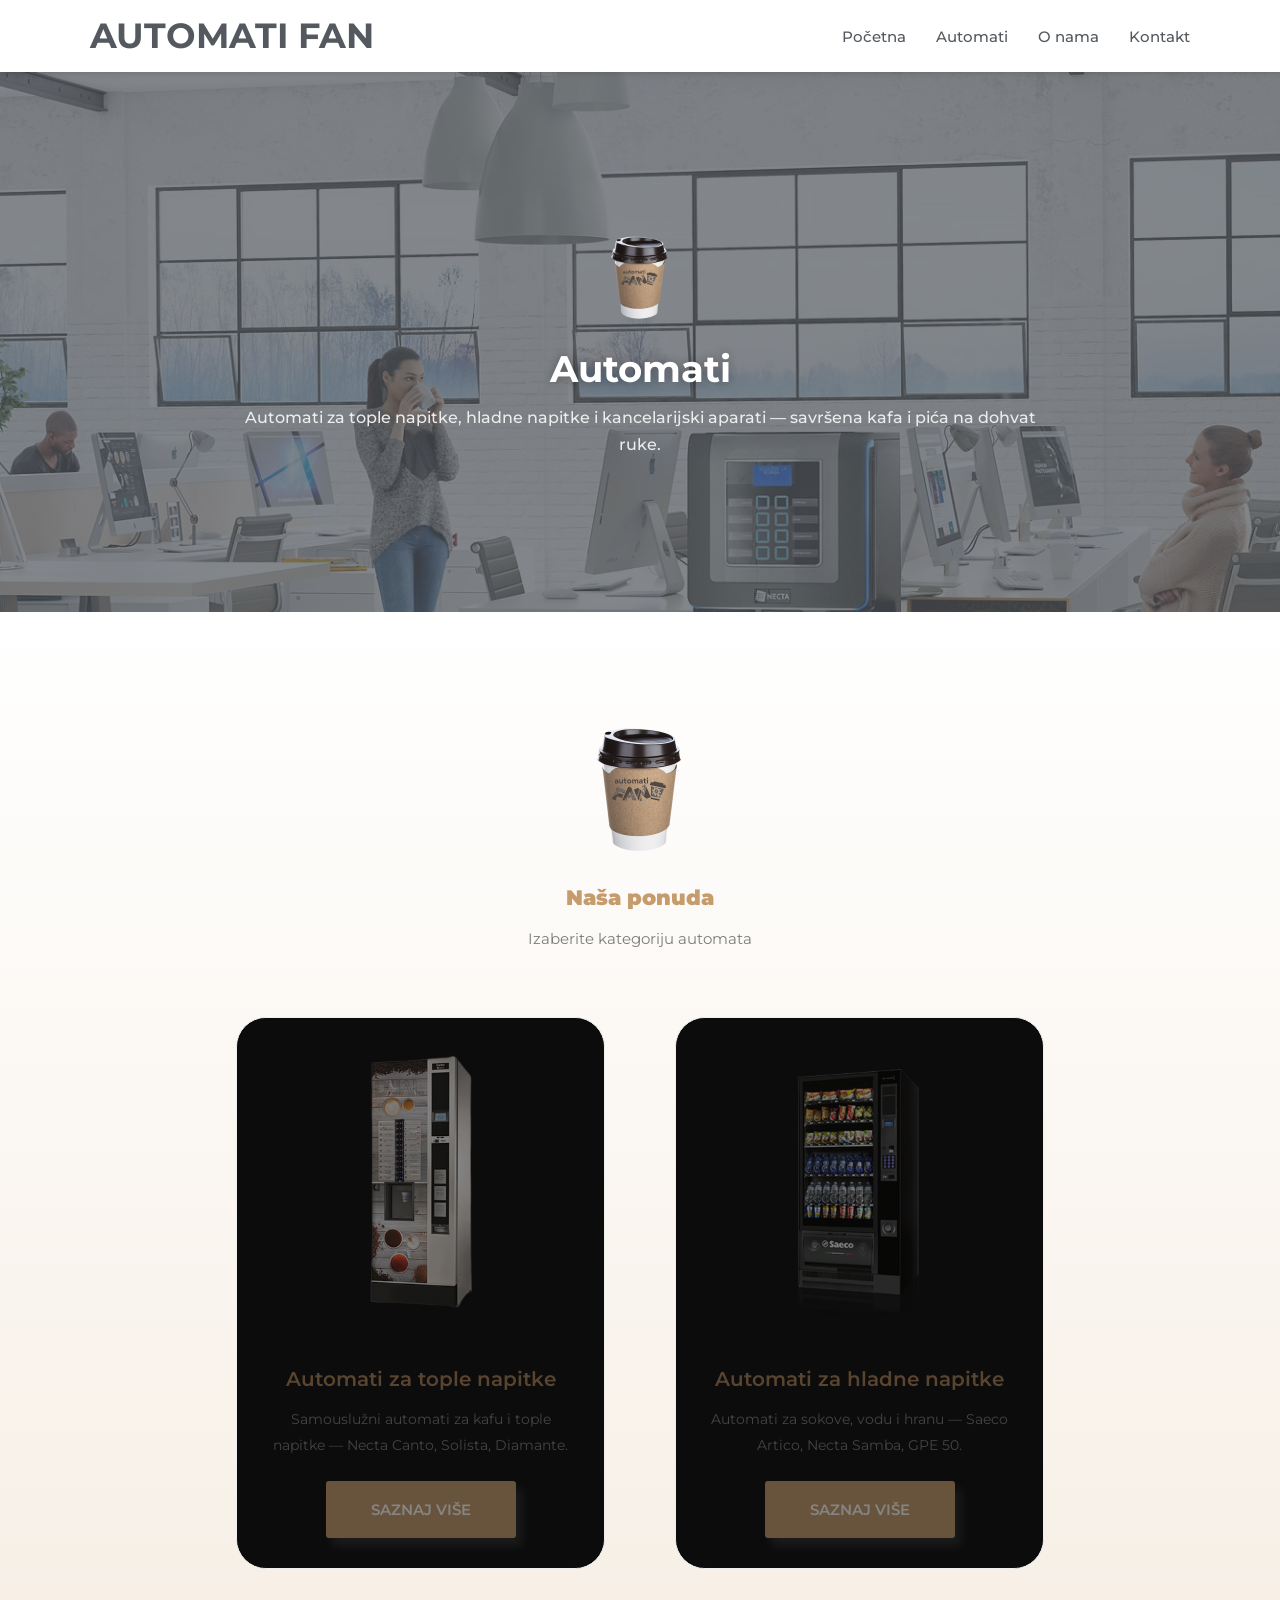
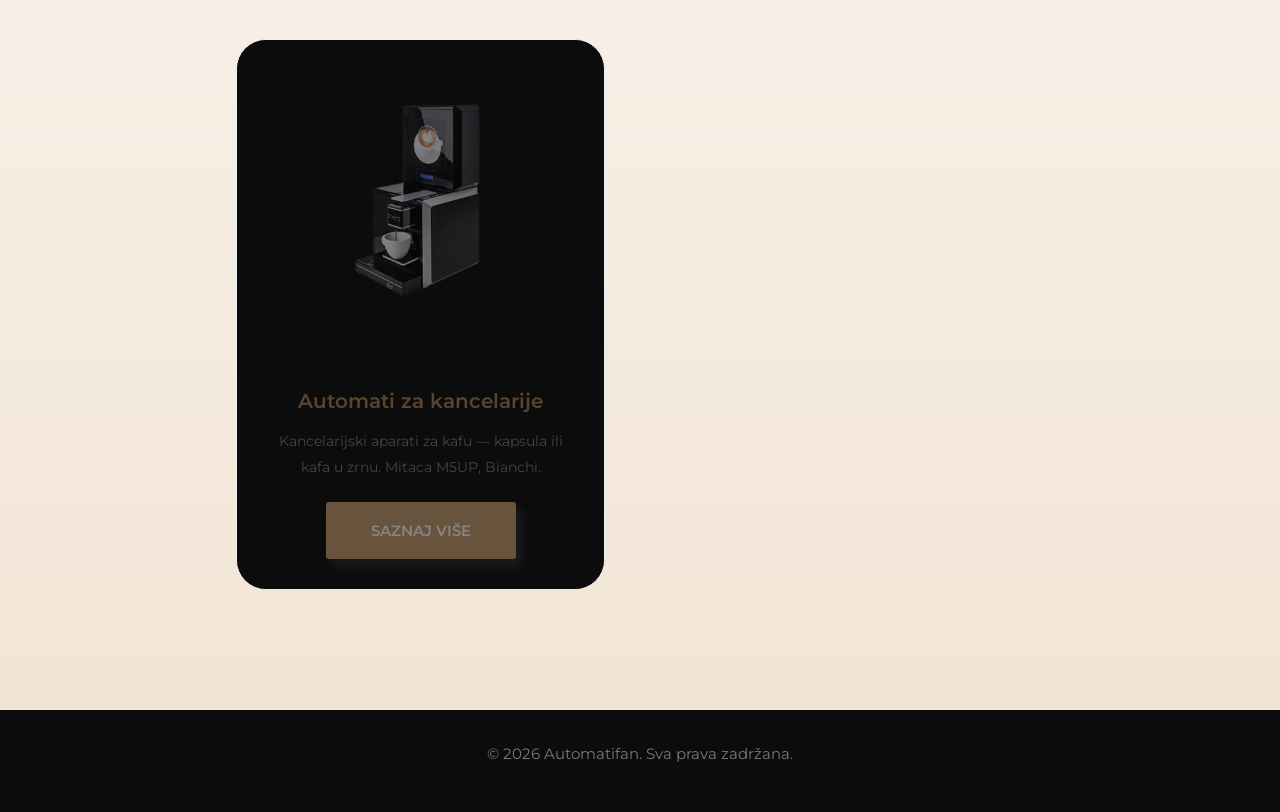
==== automati.html @ 234ad7c1 "Fix Automati page" ====
<!DOCTYPE html>
<html lang="sr">
<head>
    <meta charset="UTF-8">
    <meta name="viewport" content="width=device-width, initial-scale=1.0">
    
    <!-- Primary Meta Tags -->
    <title>Automati | Automatifan - Automati za kafu, tople i hladne napitke, kancelarije</title>
    <meta name="title" content="Automati | Automatifan - Vending aparati">
    <meta name="description" content="Pregled automata Automatifan: automati za tople napitke, automati za hladne napitke, kancelarijski aparati za kafu. Necta, Saeco, Mitaca. Servis i iznajmljivanje.">
    <meta name="keywords" content="automati, vending aparati, automati za kafu, tople napitke, hladne napitke, kancelarijski automati, Necta, Saeco, Mitaca">
    <meta name="robots" content="index, follow">
    <link rel="canonical" href="https://automatifan.rs/automati.html">
    
    <!-- Open Graph / Facebook -->
    <meta property="og:type" content="website">
    <meta property="og:url" content="https://automatifan.rs/automati.html">
    <meta property="og:title" content="Automati | Automatifan">
    <meta property="og:description" content="Automati za tople i hladne napitke, kancelarijski aparati. Necta, Saeco, Mitaca.">
    <meta property="og:image" content="https://automatifan.rs/images/automati-fan-kancelarijski-aparati.jpg">
    
    <!-- Twitter -->
    <meta property="twitter:card" content="summary_large_image">
    <meta property="twitter:url" content="https://automatifan.rs/automati.html">
    <meta property="twitter:title" content="Automati | Automatifan">
    <meta property="twitter:description" content="Automati za tople i hladne napitke, kancelarijski aparati.">
    <meta property="twitter:image" content="https://automatifan.rs/images/automati-fan-kancelarijski-aparati.jpg">
    
    <!-- Google Fonts -->
    <link rel="preconnect" href="https://fonts.googleapis.com">
    <link rel="preconnect" href="https://fonts.gstatic.com" crossorigin>
    <link href="https://fonts.googleapis.com/css2?family=Montserrat:wght@400;500;600;700;900&display=swap" rel="stylesheet">
    
    <!-- Stylesheet -->
    <link rel="stylesheet" href="css/style.css">
</head>
<body>
    <!-- Header -->
    <header class="site-header">
        <div class="header-container">
            <div class="site-logo">
                <a href="index.html">
                    <h1 class="site-title">AUTOMATI FAN</h1>
                </a>
            </div>
            <nav class="main-navigation">
                <button class="mobile-menu-toggle" aria-label="Toggle menu">☰</button>
                <ul class="nav-menu">
                    <li><a href="index.html">Početna</a></li>
                    <li class="has-submenu">
                        <a href="automati.html">Automati</a>
                        <ul class="submenu">
                            <li><a href="tople-napitke.html">Automati za tople napitke</a></li>
                            <li><a href="hladne-napitke.html">Automati za hladne napitke</a></li>
                            <li><a href="kancelarije.html">Automati za kancelarije</a></li>
                        </ul>
                    </li>
                    <li><a href="o-nama.html">O nama</a></li>
                    <li><a href="contact.html">Kontakt</a></li>
                </ul>
            </nav>
        </div>
    </header>

    <!-- Hero Section -->
    <section class="hero-section" style="background-image: url('images/automati-fan-kancelarijski-aparati.jpg');">
        <div class="hero-overlay" style="background-color: rgba(84, 89, 95, 0.72);"></div>
        <div class="hero-content" style="text-align: center;">
            <img src="images/automati-fan-kafa.png" alt="Automati FAN" style="width: 12%; max-width: 100px; margin-bottom: 1rem;">
            <h1 style="font-size: 2.9vw; font-weight: 700; color: #ffffff; margin-bottom: 1rem;">Automati</h1>
            <p style="color: #ededed; font-size: 16px; max-width: 800px; margin: 0 auto;">Automati za tople napitke, hladne napitke i kancelarijski aparati — savršena kafa i pića na dohvat ruke.</p>
        </div>
    </section>

    <!-- Categories Section -->
    <section class="content-section" style="background: linear-gradient(180deg, #ffffff 0%, rgba(181,113,30,0.19) 100%); padding: 100px 0;">
        <div class="container" style="max-width: 888px;">
            <div style="text-align: center; margin-bottom: 3rem;">
                <img src="images/automati-fan-kafa.png" alt="Automati FAN" style="width: 20%; max-width: 150px; margin-bottom: 1rem;">
                <h2 style="color: #c69c6d; font-size: 1.4em; margin-bottom: 1rem;">Naša ponuda</h2>
                <p style="font-family: 'Montserrat', sans-serif; color: #7c7c7c;">Izaberite kategoriju automata</p>
            </div>

            <div style="display: grid; grid-template-columns: repeat(auto-fit, minmax(280px, 1fr)); gap: 2rem; margin-top: 2rem;">
                
                <!-- Tople napitke -->
                <div class="product-card" style="border: 1px solid #eeeeee; border-radius: 30px; padding: 30px; transition: box-shadow 0.3s;">
                    <div style="text-align: center; margin-bottom: 1.5rem;">
                        <img src="images/automat-za-kafu-canto.png" alt="Automati za tople napitke" style="max-width: 80%; height: auto;">
                    </div>
                    <h3 style="text-align: center; color: #a67c52; font-size: 20px; margin-bottom: 1rem;">Automati za tople napitke</h3>
                    <p style="text-align: center; color: #7c7c7c; font-size: 14px; line-height: 26px; margin-bottom: 1.5rem;">Samouslužni automati za kafu i tople napitke — Necta Canto, Solista, Diamante.</p>
                    <div style="text-align: center;">
                        <a href="tople-napitke.html" class="btn">Saznaj više</a>
                    </div>
                </div>

                <!-- Hladne napitke -->
                <div class="product-card" style="border: 1px solid #eeeeee; border-radius: 30px; padding: 30px; transition: box-shadow 0.3s;">
                    <div style="text-align: center; margin-bottom: 1.5rem;">
                        <img src="images/automat-za-pice-artico.png" alt="Automati za hladne napitke" style="max-width: 80%; height: auto;">
                    </div>
                    <h3 style="text-align: center; color: #a67c52; font-size: 20px; margin-bottom: 1rem;">Automati za hladne napitke</h3>
                    <p style="text-align: center; color: #7c7c7c; font-size: 14px; line-height: 26px; margin-bottom: 1.5rem;">Automati za sokove, vodu i hranu — Saeco Artico, Necta Samba, GPE 50.</p>
                    <div style="text-align: center;">
                        <a href="hladne-napitke.html" class="btn">Saznaj više</a>
                    </div>
                </div>

                <!-- Kancelarije -->
                <div class="product-card" style="border: 1px solid #eeeeee; border-radius: 30px; padding: 30px; transition: box-shadow 0.3s;">
                    <div style="text-align: center; margin-bottom: 1.5rem;">
                        <img src="images/kancelarijski-automat-za-kafu-mitaca.png" alt="Automati za kancelarije" style="max-width: 80%; height: auto;">
                    </div>
                    <h3 style="text-align: center; color: #a67c52; font-size: 20px; margin-bottom: 1rem;">Automati za kancelarije</h3>
                    <p style="text-align: center; color: #7c7c7c; font-size: 14px; line-height: 26px; margin-bottom: 1.5rem;">Kancelarijski aparati za kafu — kapsula ili kafa u zrnu. Mitaca M5UP, Bianchi.</p>
                    <div style="text-align: center;">
                        <a href="kancelarije.html" class="btn">Saznaj više</a>
                    </div>
                </div>

            </div>
        </div>
    </section>

    <!-- Footer -->
    <footer class="site-footer">
        <div class="footer-content">
            <p>&copy; 2026 Automatifan. Sva prava zadržana.</p>
        </div>
    </footer>

    <!-- JavaScript -->
    <script src="js/main.js"></script>
</body>
</html>
---- css/style.css ----
/* ============================================
   Automatifan.rs - Main Stylesheet
   Converted from WordPress/Astra Theme
   ============================================ */

/* CSS Variables - Design System */
:root {
  /* Colors */
  --color-primary: #c69c6d;
  --color-primary-hover: #939393;
  --color-dark-blue: #000d44;
  --color-dark-bg: #0c0c0c;
  --color-dark-bg-alt: #26100b;
  --color-text-primary: #54595f;
  --color-text-secondary: #7a7a7a;
  --color-text-light: #ededed;
  --color-white: #ffffff;
  --color-bg-light: #ffffff;
  --color-bg-gradient-start: #ffffff;
  --color-bg-gradient-end: #dddddd;
  
  /* Typography */
  --font-primary: 'Montserrat', sans-serif;
  --font-size-base: 15px;
  --font-size-site-title: 35px;
  --font-size-h1: 40px;
  --font-size-h2: 30px;
  --font-size-h3: 25px;
  --font-size-h4: 20px;
  --font-size-h5: 18px;
  --line-height-base: 1.8em;
  
  /* Spacing */
  --spacing-section: 100px;
  --spacing-section-small: 50px;
  --container-max-width: 1140px;
  --container-padding: 20px;
  
  /* Shadows */
  --shadow-button: 6px 8px 10px rgba(122, 122, 122, 0.28);
  
  /* Transitions */
  --transition-base: 0.3s ease;
}

/* Reset & Base Styles */
* {
  margin: 0;
  padding: 0;
  box-sizing: border-box;
}

html {
  font-size: 93.75%; /* 15px base */
  scroll-behavior: smooth;
}

body {
  font-family: var(--font-primary);
  font-size: var(--font-size-base);
  font-weight: 400;
  line-height: var(--line-height-base);
  color: var(--color-text-primary);
  background-color: var(--color-bg-light);
  -webkit-font-smoothing: antialiased;
  -moz-osx-font-smoothing: grayscale;
}

/* Typography */
h1, h2, h3, h4, h5, h6 {
  font-family: var(--font-primary);
  font-weight: 700;
  line-height: 1.2em;
  margin-bottom: 1rem;
  color: var(--color-text-primary);
}

h1 {
  font-size: var(--font-size-h1);
  font-weight: 900;
}

h2 {
  font-size: var(--font-size-h2);
  font-weight: 900;
}

h3 {
  font-size: var(--font-size-h3);
  font-weight: 600;
}

h4 {
  font-size: var(--font-size-h4);
}

h5 {
  font-size: var(--font-size-h5);
}

p {
  margin-bottom: 1rem;
  color: var(--color-text-secondary);
}

a {
  color: var(--color-primary);
  text-decoration: none;
  transition: color var(--transition-base);
}

a:hover,
a:focus {
  color: var(--color-text-primary);
}

/* Container */
.container {
  max-width: var(--container-max-width);
  margin: 0 auto;
  padding: 0 var(--container-padding);
}

/* Buttons */
.btn {
  display: inline-block;
  font-family: var(--font-primary);
  font-size: var(--font-size-base);
  font-weight: 600;
  text-transform: uppercase;
  color: var(--color-white);
  background-color: var(--color-primary);
  border: none;
  border-radius: 3px;
  padding: 15px 45px;
  box-shadow: var(--shadow-button);
  cursor: pointer;
  transition: background-color var(--transition-base);
  text-align: center;
}

.btn:hover,
.btn:focus {
  background-color: var(--color-primary-hover);
  color: var(--color-white);
}

.btn:disabled {
  opacity: 0.6;
  cursor: not-allowed;
}

/* Header */
.site-header {
  background-color: var(--color-white);
  box-shadow: 0 2px 4px rgba(0, 0, 0, 0.1);
  position: sticky;
  top: 0;
  z-index: 1000;
}

.header-container {
  display: flex;
  justify-content: space-between;
  align-items: center;
  padding: 1rem var(--container-padding);
  max-width: var(--container-max-width);
  margin: 0 auto;
}

.site-logo img {
  max-width: 130px;
  height: auto;
}

.site-title {
  font-size: var(--font-size-site-title);
  font-weight: 700;
  color: var(--color-text-primary);
  margin: 0;
}

/* Navigation */
.main-navigation {
  display: flex;
  align-items: center;
}

.nav-menu {
  display: flex;
  list-style: none;
  gap: 2rem;
  margin: 0;
  padding: 0;
}

.nav-menu a {
  color: var(--color-text-primary);
  font-weight: 500;
  padding: 0.5rem 0;
}

.nav-menu a:hover {
  color: var(--color-primary);
}

.nav-menu .has-submenu {
  position: relative;
}

.nav-menu .submenu {
  display: none;
  position: absolute;
  top: 100%;
  left: 0;
  background-color: var(--color-white);
  box-shadow: 0 4px 6px rgba(0, 0, 0, 0.1);
  list-style: none;
  padding: 0.5rem 0;
  margin: 0;
  min-width: 200px;
  z-index: 1000;
}

.nav-menu .has-submenu:hover .submenu {
  display: block;
}

.nav-menu .submenu li {
  margin: 0;
}

.nav-menu .submenu a {
  display: block;
  padding: 0.75rem 1.5rem;
  color: var(--color-text-primary);
}

.nav-menu .submenu a:hover {
  background-color: #f5f5f5;
  color: var(--color-primary);
}

.mobile-menu-toggle {
  display: none;
  background: none;
  border: none;
  font-size: 1.5rem;
  cursor: pointer;
  color: var(--color-text-primary);
}

/* Hero Section */
.hero-section {
  position: relative;
  min-height: 60vh;
  max-height: 600px;
  display: flex;
  align-items: center;
  justify-content: center;
  background-size: cover;
  background-position: center;
  background-attachment: fixed;
  overflow: hidden;
}

.hero-overlay {
  position: absolute;
  top: 0;
  left: 0;
  right: 0;
  bottom: 0;
}

.hero-content {
  position: relative;
  z-index: 2;
  text-align: left;
  color: var(--color-white);
  padding: 0 var(--container-padding);
  max-width: var(--container-max-width);
  margin: 0 auto;
  width: 100%;
}

.hero-content h1 {
  color: var(--color-white);
  font-size: 3.7vw;
  font-weight: 700;
  line-height: 1.1em;
  text-shadow: 0px 0px 10px rgba(0, 0, 0, 0.3);
  margin-bottom: 0.5rem;
}

.hero-content h2 {
  color: var(--color-white);
  font-size: 2.9vw;
  font-weight: 700;
  line-height: 1.1em;
  margin-bottom: 1rem;
}

.hero-content p {
  color: var(--color-text-light);
  font-size: var(--font-size-base);
  font-weight: 500;
  margin-bottom: 2rem;
  max-width: 600px;
}

.hero-shape {
  position: absolute;
  bottom: 0;
  left: 0;
  width: 100%;
  height: 129px;
  fill: var(--color-bg-light);
  display: block;
  z-index: 1;
  pointer-events: none;
  line-height: 0;
}

.hero-shape path {
  width: 100%;
  height: 100%;
}

/* Content Sections */
.content-section {
  padding: var(--spacing-section) 0;
}

.section-title {
  font-size: var(--font-size-h1);
  font-weight: 900;
  color: var(--color-text-primary);
  margin-bottom: 1rem;
  text-transform: uppercase;
  font-size: 12px;
  color: var(--color-text-secondary);
  margin-bottom: 1.5rem;
}

.section-heading {
  font-size: var(--font-size-h1);
  font-weight: 900;
  color: var(--color-text-primary);
  margin-bottom: 1.5rem;
}

.divider {
  width: 33%;
  margin: 1.5rem 0;
  border: none;
  border-top: 2px solid rgba(0, 0, 0, 0.34);
  position: relative;
}

.divider::before,
.divider::after {
  content: '//';
  position: absolute;
  top: -10px;
  color: rgba(0, 0, 0, 0.34);
  font-size: 20px;
}

.divider::before {
  left: 0;
}

.divider::after {
  right: 0;
}

.divider.center {
  margin: 1.5rem auto;
}

/* Product Grid */
.product-grid {
  display: grid;
  grid-template-columns: repeat(auto-fit, minmax(300px, 1fr));
  gap: 2rem;
  margin-top: 2rem;
}

.product-card {
  background-color: var(--color-dark-bg);
  padding: 2rem;
  border-radius: 0;
  transition: background 0.3s, border 0.3s, border-radius 0.3s, box-shadow 0.3s;
  position: relative;
  overflow: hidden;
  margin: 20px;
}

.product-card::before {
  content: '';
  position: absolute;
  top: 0;
  left: 0;
  right: 0;
  bottom: 0;
  background-color: var(--color-dark-bg);
  opacity: 0.5;
  transition: background 0.3s, border-radius 0.3s, opacity 0.3s;
}

.product-card:hover::before {
  background-color: rgba(110, 193, 228, 0.36);
  opacity: 0.5;
}

.product-card-content {
  position: relative;
  z-index: 2;
}

/* Product Feature Cards (Homepage) */
.product-feature-card {
  background-color: #ffffff;
  border: 1px solid #eeeeee;
  border-radius: 30px;
  padding: 30px;
  transition: box-shadow var(--transition-base);
  height: 100%;
  display: flex;
  flex-direction: column;
}

.product-feature-card:hover {
  box-shadow: 0px 0px 80px 20px rgba(16, 45, 94, 0.17);
}

.product-card img {
  width: 65%;
  height: auto;
  margin-bottom: 1.5rem;
}

.product-card h3 {
  color: var(--color-white);
  text-align: center;
  margin-bottom: 1rem;
}

.product-card p {
  color: var(--color-text-light);
  text-align: left;
}

/* Contact Cards */
.contact-cards {
  display: grid;
  grid-template-columns: repeat(auto-fit, minmax(220px, 1fr));
  gap: 0;
  background: linear-gradient(180deg, var(--color-bg-gradient-start) 0%, var(--color-bg-gradient-end) 100%);
  padding: 60px 0;
}

.contact-card {
  padding: 70px 40px;
  text-align: center;
  border-right: 1px solid rgba(84, 89, 95, 0.25);
}

.contact-card:last-child {
  border-right: none;
}

.contact-icon {
  font-size: 32px;
  color: var(--color-primary);
  margin-bottom: 1rem;
}

.contact-icon-social {
  display: flex;
  align-items: center;
  justify-content: center;
  gap: 1.25rem;
  margin-bottom: 1rem;
}

.contact-icon-social a {
  display: inline-block;
  transition: transform 0.2s, opacity 0.2s;
}

.contact-icon-social a:hover {
  transform: scale(1.1);
  opacity: 0.85;
}

.contact-icon-social img {
  display: block;
  width: 40px;
  height: 40px;
}

.contact-icon-social a:hover img {
  opacity: 0.75;
}

/* Contact card labels - high visibility (dark color on light background) */
.contact-cards .contact-card h3,
.contact-cards .contact-card .contact-card-label,
.contact-card-label,
.contact-card h3 {
  color: #000d44 !important;
  font-size: 1.25rem;
  font-weight: 700;
  text-transform: uppercase;
  letter-spacing: 1.5px;
  margin-bottom: 0.75rem;
}

.contact-card p {
  color: #2c2c2c;
  font-size: 1.1em;
  font-weight: 500;
  line-height: 1.6em;
}

.contact-card p a {
  color: var(--color-dark-blue);
  font-weight: 600;
  text-decoration: none;
  border-bottom: 1px solid transparent;
  transition: color 0.2s, border-color 0.2s;
}

.contact-card p a:hover {
  color: var(--color-primary);
  border-bottom-color: var(--color-primary);
}

.contact-social-links a {
  display: inline-block;
  margin: 0.25em 0;
}

/* Footer */
.site-footer {
  background-color: var(--color-dark-bg);
  color: var(--color-text-light);
  padding: 2rem 0;
  text-align: center;
}

.footer-content {
  max-width: var(--container-max-width);
  margin: 0 auto;
  padding: 0 var(--container-padding);
}

/* Utility Classes */
.text-center {
  text-align: center;
}

.text-left {
  text-align: left;
}

.mt-1 { margin-top: 1rem; }
.mt-2 { margin-top: 2rem; }
.mb-1 { margin-bottom: 1rem; }
.mb-2 { margin-bottom: 2rem; }

/* Responsive Design */
@media (max-width: 1024px) {
  .hero-content h1 {
    font-size: 41px;
  }
  
  .hero-content h2 {
    font-size: 41px;
  }
  
  .section-heading {
    font-size: 35px;
  }
  
  .contact-cards {
    grid-template-columns: 1fr;
  }
  
  .contact-card {
    border-right: none;
    border-bottom: 1px solid rgba(84, 89, 95, 0.25);
    padding: 40px;
  }
  
  .contact-card:last-child {
    border-bottom: none;
  }
}

@media (max-width: 767px) {
  .mobile-menu-toggle {
    display: block;
  }
  
  .nav-menu {
    display: none;
    position: absolute;
    top: 100%;
    left: 0;
    right: 0;
    background-color: var(--color-white);
    flex-direction: column;
    padding: 1rem;
    box-shadow: 0 4px 6px rgba(0, 0, 0, 0.1);
  }
  
  .nav-menu.active {
    display: flex;
  }
  
  .nav-menu .submenu {
    position: static;
    display: none;
    box-shadow: none;
    padding-left: 1rem;
  }
  
  .nav-menu .has-submenu:hover .submenu,
  .nav-menu.active .has-submenu .submenu {
    display: block;
  }
  
  .hero-section {
    min-height: 50vh;
    max-height: 500px;
    background-attachment: scroll;
  }
  
  .hero-content {
    text-align: left;
    padding: 2rem var(--container-padding);
  }
  
  .hero-content h1,
  .hero-content h2 {
    font-size: 2.2em;
  }
  
  .hero-content p {
    font-size: var(--font-size-base);
  }
  
  .btn {
    width: 100%;
    max-width: 100%;
  }
  
  .content-section {
    padding: 50px 0;
  }
  
  .section-heading {
    font-size: 2em;
  }
  
  .product-grid {
    grid-template-columns: 1fr;
    gap: 1rem;
  }
  
  .product-card {
    padding: 1.5rem;
  }
  
  .contact-card {
    padding: 30px 20px;
  }
  
  .container {
    padding: 0 20px;
  }
}
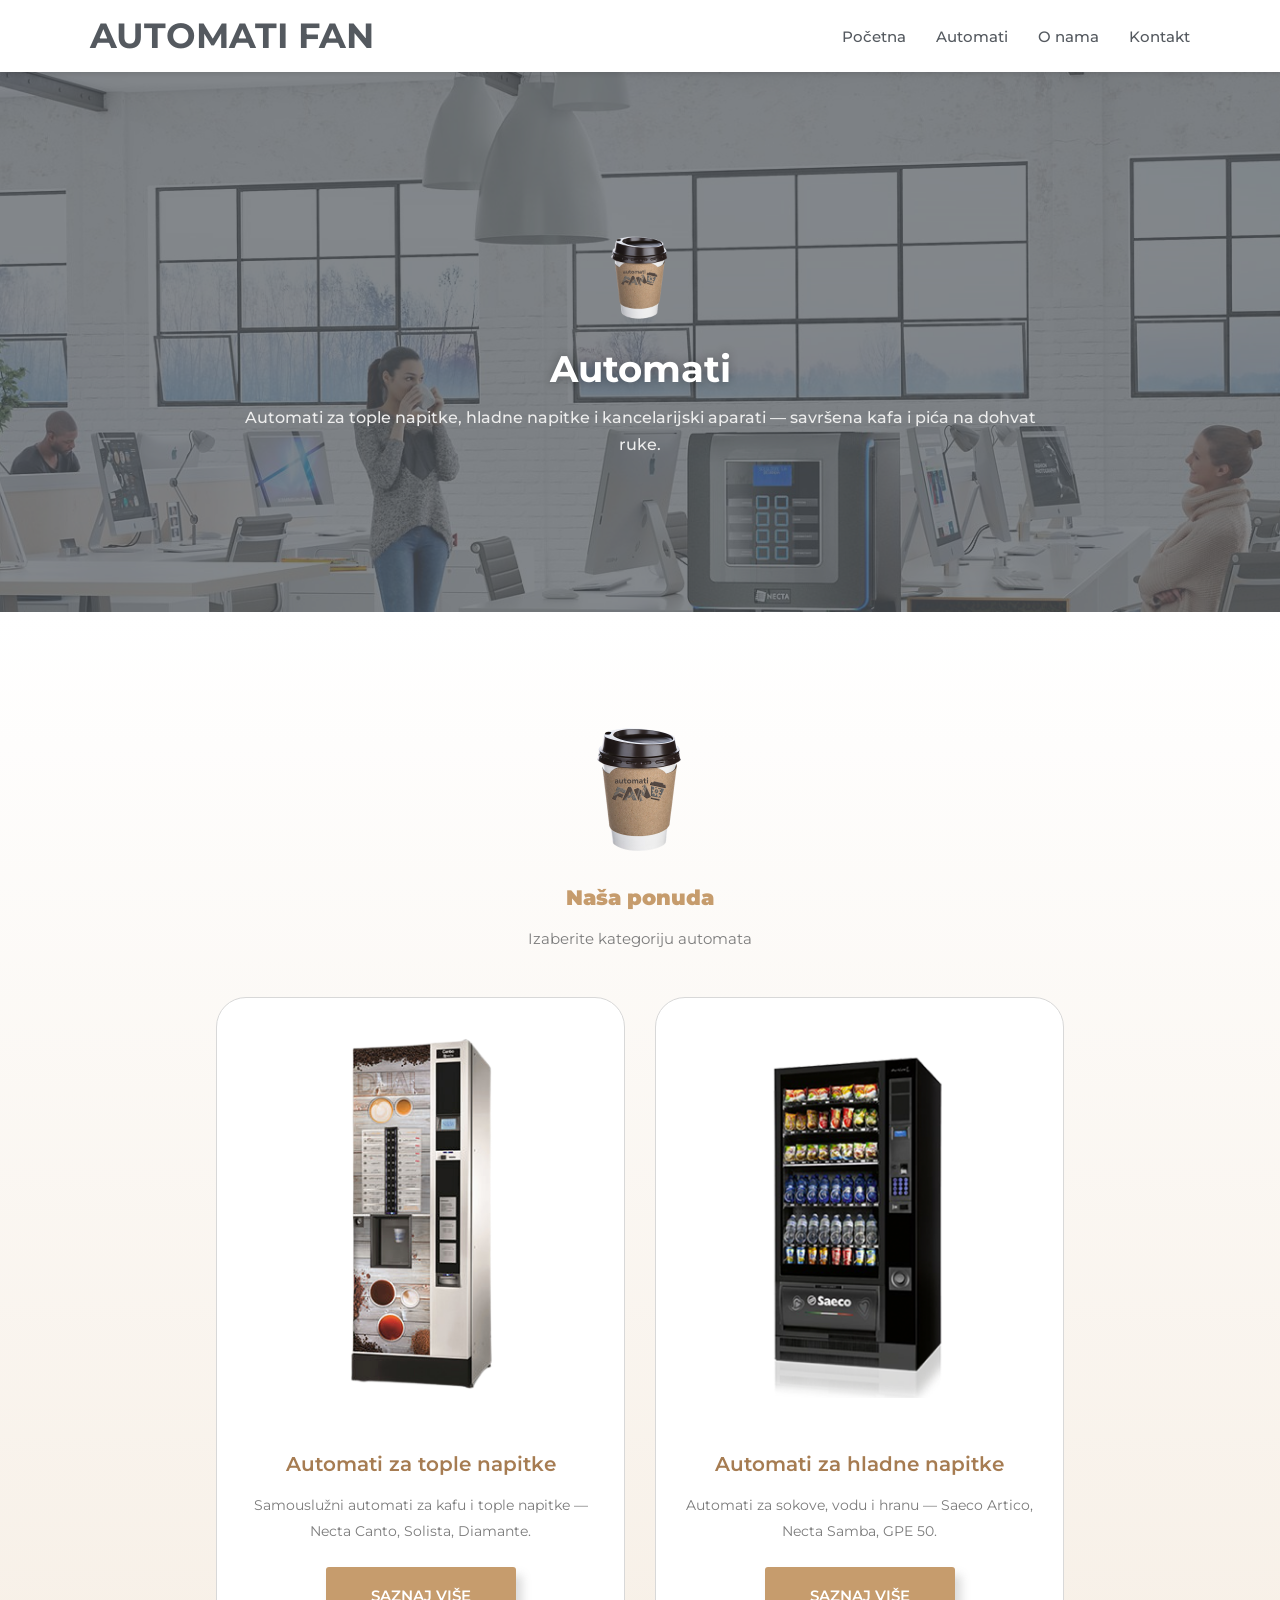
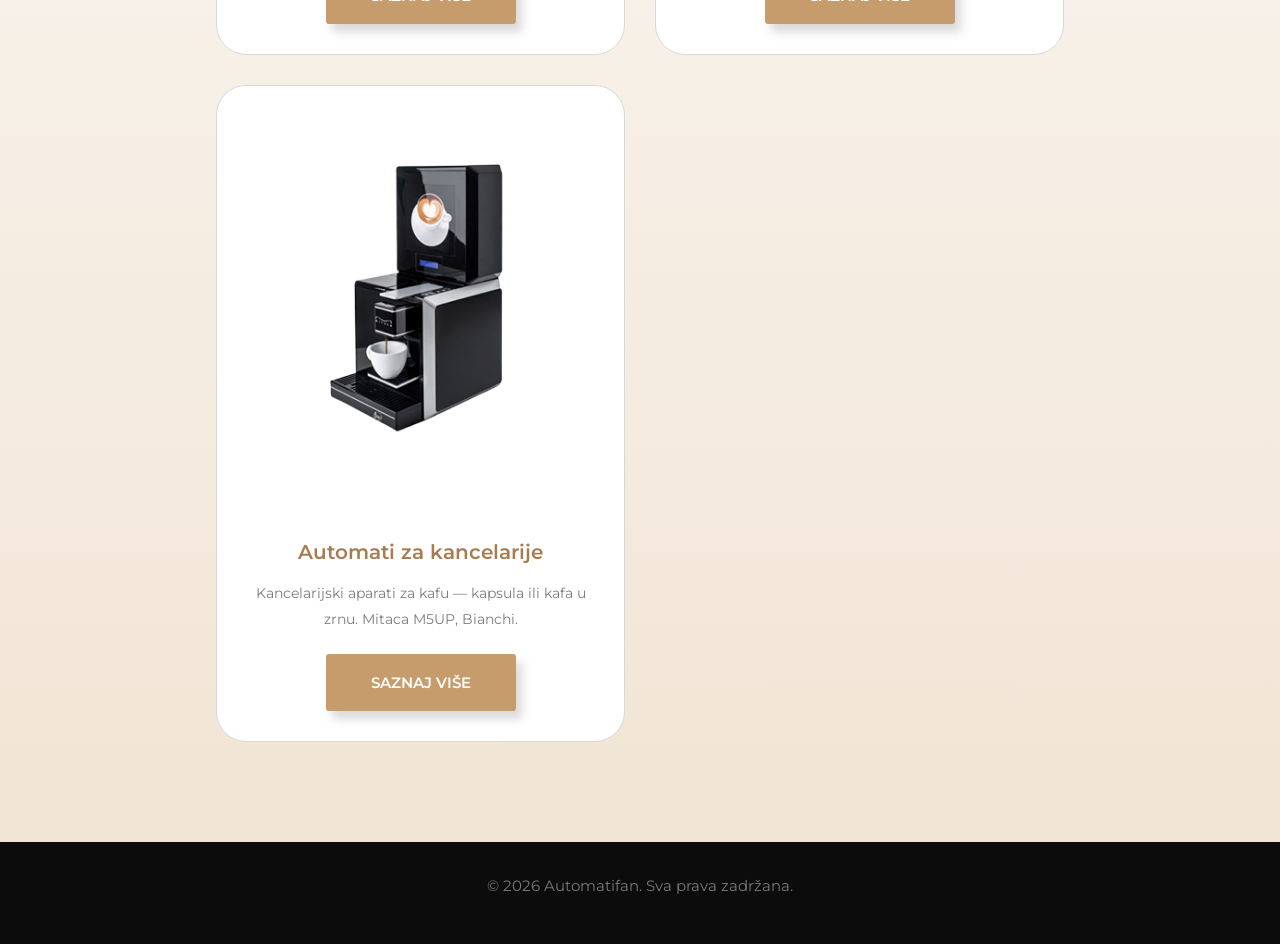
==== commit 7590b889: "Prepare for deploy" ====
--- a/automati.html
+++ b/automati.html
@@ -44,17 +44,10 @@
                 </a>
             </div>
             <nav class="main-navigation">
-                <button class="mobile-menu-toggle" aria-label="Toggle menu">☰</button>
+                <button type="button" class="mobile-menu-toggle" aria-label="Toggle menu">☰</button>
                 <ul class="nav-menu">
                     <li><a href="index.html">Početna</a></li>
-                    <li class="has-submenu">
-                        <a href="automati.html">Automati</a>
-                        <ul class="submenu">
-                            <li><a href="tople-napitke.html">Automati za tople napitke</a></li>
-                            <li><a href="hladne-napitke.html">Automati za hladne napitke</a></li>
-                            <li><a href="kancelarije.html">Automati za kancelarije</a></li>
-                        </ul>
-                    </li>
+                    <li><a href="automati.html">Automati</a></li>
                     <li><a href="o-nama.html">O nama</a></li>
                     <li><a href="contact.html">Kontakt</a></li>
                 </ul>
@@ -84,11 +77,11 @@
             <div style="display: grid; grid-template-columns: repeat(auto-fit, minmax(280px, 1fr)); gap: 2rem; margin-top: 2rem;">
                 
                 <!-- Tople napitke -->
-                <div class="product-card" style="border: 1px solid #eeeeee; border-radius: 30px; padding: 30px; transition: box-shadow 0.3s;">
+                <div id="tople-napitke" class="product-feature-card">
                     <div style="text-align: center; margin-bottom: 1.5rem;">
-                        <img src="images/automat-za-kafu-canto.png" alt="Automati za tople napitke" style="max-width: 80%; height: auto;">
+                        <a href="tople-napitke.html"><img src="images/automat-za-kafu-canto.png" alt="Automati za tople napitke" style="max-width: 80%; height: auto;"></a>
                     </div>
-                    <h3 style="text-align: center; color: #a67c52; font-size: 20px; margin-bottom: 1rem;">Automati za tople napitke</h3>
+                    <h3 style="text-align: center; font-size: 20px; margin-bottom: 1rem;"><a href="tople-napitke.html" style="color: #a67c52; text-decoration: none;">Automati za tople napitke</a></h3>
                     <p style="text-align: center; color: #7c7c7c; font-size: 14px; line-height: 26px; margin-bottom: 1.5rem;">Samouslužni automati za kafu i tople napitke — Necta Canto, Solista, Diamante.</p>
                     <div style="text-align: center;">
                         <a href="tople-napitke.html" class="btn">Saznaj više</a>
@@ -96,11 +89,11 @@
                 </div>
 
                 <!-- Hladne napitke -->
-                <div class="product-card" style="border: 1px solid #eeeeee; border-radius: 30px; padding: 30px; transition: box-shadow 0.3s;">
+                <div id="hladne-napitke" class="product-feature-card">
                     <div style="text-align: center; margin-bottom: 1.5rem;">
-                        <img src="images/automat-za-pice-artico.png" alt="Automati za hladne napitke" style="max-width: 80%; height: auto;">
+                        <a href="hladne-napitke.html"><img src="images/automat-za-pice-artico.png" alt="Automati za hladne napitke" style="max-width: 80%; height: auto;"></a>
                     </div>
-                    <h3 style="text-align: center; color: #a67c52; font-size: 20px; margin-bottom: 1rem;">Automati za hladne napitke</h3>
+                    <h3 style="text-align: center; font-size: 20px; margin-bottom: 1rem;"><a href="hladne-napitke.html" style="color: #a67c52; text-decoration: none;">Automati za hladne napitke</a></h3>
                     <p style="text-align: center; color: #7c7c7c; font-size: 14px; line-height: 26px; margin-bottom: 1.5rem;">Automati za sokove, vodu i hranu — Saeco Artico, Necta Samba, GPE 50.</p>
                     <div style="text-align: center;">
                         <a href="hladne-napitke.html" class="btn">Saznaj više</a>
@@ -108,11 +101,11 @@
                 </div>
 
                 <!-- Kancelarije -->
-                <div class="product-card" style="border: 1px solid #eeeeee; border-radius: 30px; padding: 30px; transition: box-shadow 0.3s;">
+                <div id="kancelarije" class="product-feature-card">
                     <div style="text-align: center; margin-bottom: 1.5rem;">
-                        <img src="images/kancelarijski-automat-za-kafu-mitaca.png" alt="Automati za kancelarije" style="max-width: 80%; height: auto;">
+                        <a href="kancelarije.html"><img src="images/kancelarijski-automat-za-kafu-mitaca.png" alt="Automati za kancelarije" style="max-width: 80%; height: auto;"></a>
                     </div>
-                    <h3 style="text-align: center; color: #a67c52; font-size: 20px; margin-bottom: 1rem;">Automati za kancelarije</h3>
+                    <h3 style="text-align: center; font-size: 20px; margin-bottom: 1rem;"><a href="kancelarije.html" style="color: #a67c52; text-decoration: none;">Automati za kancelarije</a></h3>
                     <p style="text-align: center; color: #7c7c7c; font-size: 14px; line-height: 26px; margin-bottom: 1.5rem;">Kancelarijski aparati za kafu — kapsula ili kafa u zrnu. Mitaca M5UP, Bianchi.</p>
                     <div style="text-align: center;">
                         <a href="kancelarije.html" class="btn">Saznaj više</a>
--- a/css/style.css
+++ b/css/style.css
@@ -184,6 +184,7 @@
 .main-navigation {
   display: flex;
   align-items: center;
+  position: relative;
 }
 
 .nav-menu {
@@ -194,10 +195,16 @@
   padding: 0;
 }
 
+.nav-menu li {
+  display: inline-block;
+}
+
 .nav-menu a {
   color: var(--color-text-primary);
   font-weight: 500;
   padding: 0.5rem 0;
+  display: inline-block;
+  cursor: pointer;
 }
 
 .nav-menu a:hover {
@@ -248,6 +255,8 @@
   font-size: 1.5rem;
   cursor: pointer;
   color: var(--color-text-primary);
+  padding: 0.5rem;
+  z-index: 1001;
 }
 
 /* Hero Section */
@@ -386,52 +395,110 @@
   margin-top: 2rem;
 }
 
-.product-card {
-  background-color: var(--color-dark-bg);
-  padding: 2rem;
-  border-radius: 0;
-  transition: background 0.3s, border 0.3s, border-radius 0.3s, box-shadow 0.3s;
-  position: relative;
-  overflow: hidden;
-  margin: 20px;
-}
-
-.product-card::before {
-  content: '';
-  position: absolute;
-  top: 0;
-  left: 0;
-  right: 0;
-  bottom: 0;
-  background-color: var(--color-dark-bg);
-  opacity: 0.5;
-  transition: background 0.3s, border-radius 0.3s, opacity 0.3s;
-}
-
-.product-card:hover::before {
-  background-color: rgba(110, 193, 228, 0.36);
-  opacity: 0.5;
-}
-
-.product-card-content {
-  position: relative;
-  z-index: 2;
-}
-
-/* Product Feature Cards (Homepage) */
+/* ============================================
+   Product cards – unified style (product-feature-card)
+   Used on: index, automati, tople-napitke, hladne-napitke, kancelarije, products
+   No overlay – links/buttons always work. Good contrast for readability.
+   ============================================ */
 .product-feature-card {
   background-color: #ffffff;
-  border: 1px solid #eeeeee;
+  border: 1px solid #d8d8d8;
   border-radius: 30px;
   padding: 30px;
-  transition: box-shadow var(--transition-base);
   height: 100%;
   display: flex;
   flex-direction: column;
+  transition: box-shadow 0.35s ease, border-color 0.35s ease, transform 0.25s ease;
+  position: relative;
 }
 
 .product-feature-card:hover {
-  box-shadow: 0px 0px 80px 20px rgba(16, 45, 94, 0.17);
+  box-shadow: 0 12px 40px rgba(16, 45, 94, 0.15);
+  border-color: var(--color-primary);
+}
+
+/* Ensure links and buttons receive clicks (no overlay) */
+.product-feature-card a,
+.product-feature-card .btn {
+  position: relative;
+  z-index: 2;
+}
+
+/* Contrast: dark text on white card */
+.product-feature-card h3 {
+  color: var(--color-dark-blue);
+  font-size: 1.25rem;
+  font-weight: 600;
+  text-align: center;
+  margin-bottom: 1rem;
+  line-height: 1.3;
+}
+
+.product-feature-card p {
+  color: var(--color-text-primary);
+  font-size: var(--font-size-base);
+  line-height: 1.6;
+  margin-bottom: 1rem;
+}
+
+.product-feature-card ul {
+  list-style: none;
+  padding: 0;
+  margin: 0 0 1rem 0;
+  color: var(--color-text-primary);
+  font-size: 14px;
+  line-height: 1.6;
+}
+
+.product-feature-card li {
+  padding: 0.25rem 0;
+  color: var(--color-text-primary);
+}
+
+.product-feature-card img {
+  width: 80%;
+  max-width: 100%;
+  height: auto;
+  margin-bottom: 1.5rem;
+}
+
+/* Legacy product-card: same visual as product-feature-card for products.html */
+.product-card {
+  background-color: #ffffff;
+  border: 1px solid #d8d8d8;
+  border-radius: 30px;
+  padding: 30px;
+  transition: box-shadow 0.35s ease, border-color 0.35s ease;
+  position: relative;
+  margin: 0;
+}
+
+.product-card::before {
+  content: none;
+  display: none;
+}
+
+.product-card:hover {
+  box-shadow: 0 12px 40px rgba(16, 45, 94, 0.15);
+  border-color: var(--color-primary);
+}
+
+.product-card .product-card-content {
+  position: relative;
+  z-index: 2;
+}
+
+.product-card h3 {
+  color: var(--color-dark-blue);
+  text-align: center;
+  margin-bottom: 1rem;
+  font-weight: 600;
+}
+
+.product-card p {
+  color: var(--color-text-primary);
+  text-align: left;
+  line-height: 1.6;
 }
 
 .product-card img {
@@ -440,15 +507,10 @@
   margin-bottom: 1.5rem;
 }
 
-.product-card h3 {
-  color: var(--color-white);
-  text-align: center;
-  margin-bottom: 1rem;
-}
-
-.product-card p {
-  color: var(--color-text-light);
-  text-align: left;
+.product-card a,
+.product-card .btn {
+  position: relative;
+  z-index: 2;
 }
 
 /* Contact Cards */
@@ -614,10 +676,26 @@
     flex-direction: column;
     padding: 1rem;
     box-shadow: 0 4px 6px rgba(0, 0, 0, 0.1);
+    z-index: 1000;
+    gap: 0;
   }
   
   .nav-menu.active {
     display: flex;
+  }
+  
+  .nav-menu li {
+    display: block;
+    border-bottom: 1px solid #eee;
+  }
+  
+  .nav-menu li:last-child {
+    border-bottom: none;
+  }
+  
+  .nav-menu a {
+    display: block;
+    padding: 0.75rem 1rem;
   }
   
   .nav-menu .submenu {
@@ -670,7 +748,8 @@
     gap: 1rem;
   }
   
-  .product-card {
+  .product-card,
+  .product-feature-card {
     padding: 1.5rem;
   }
   
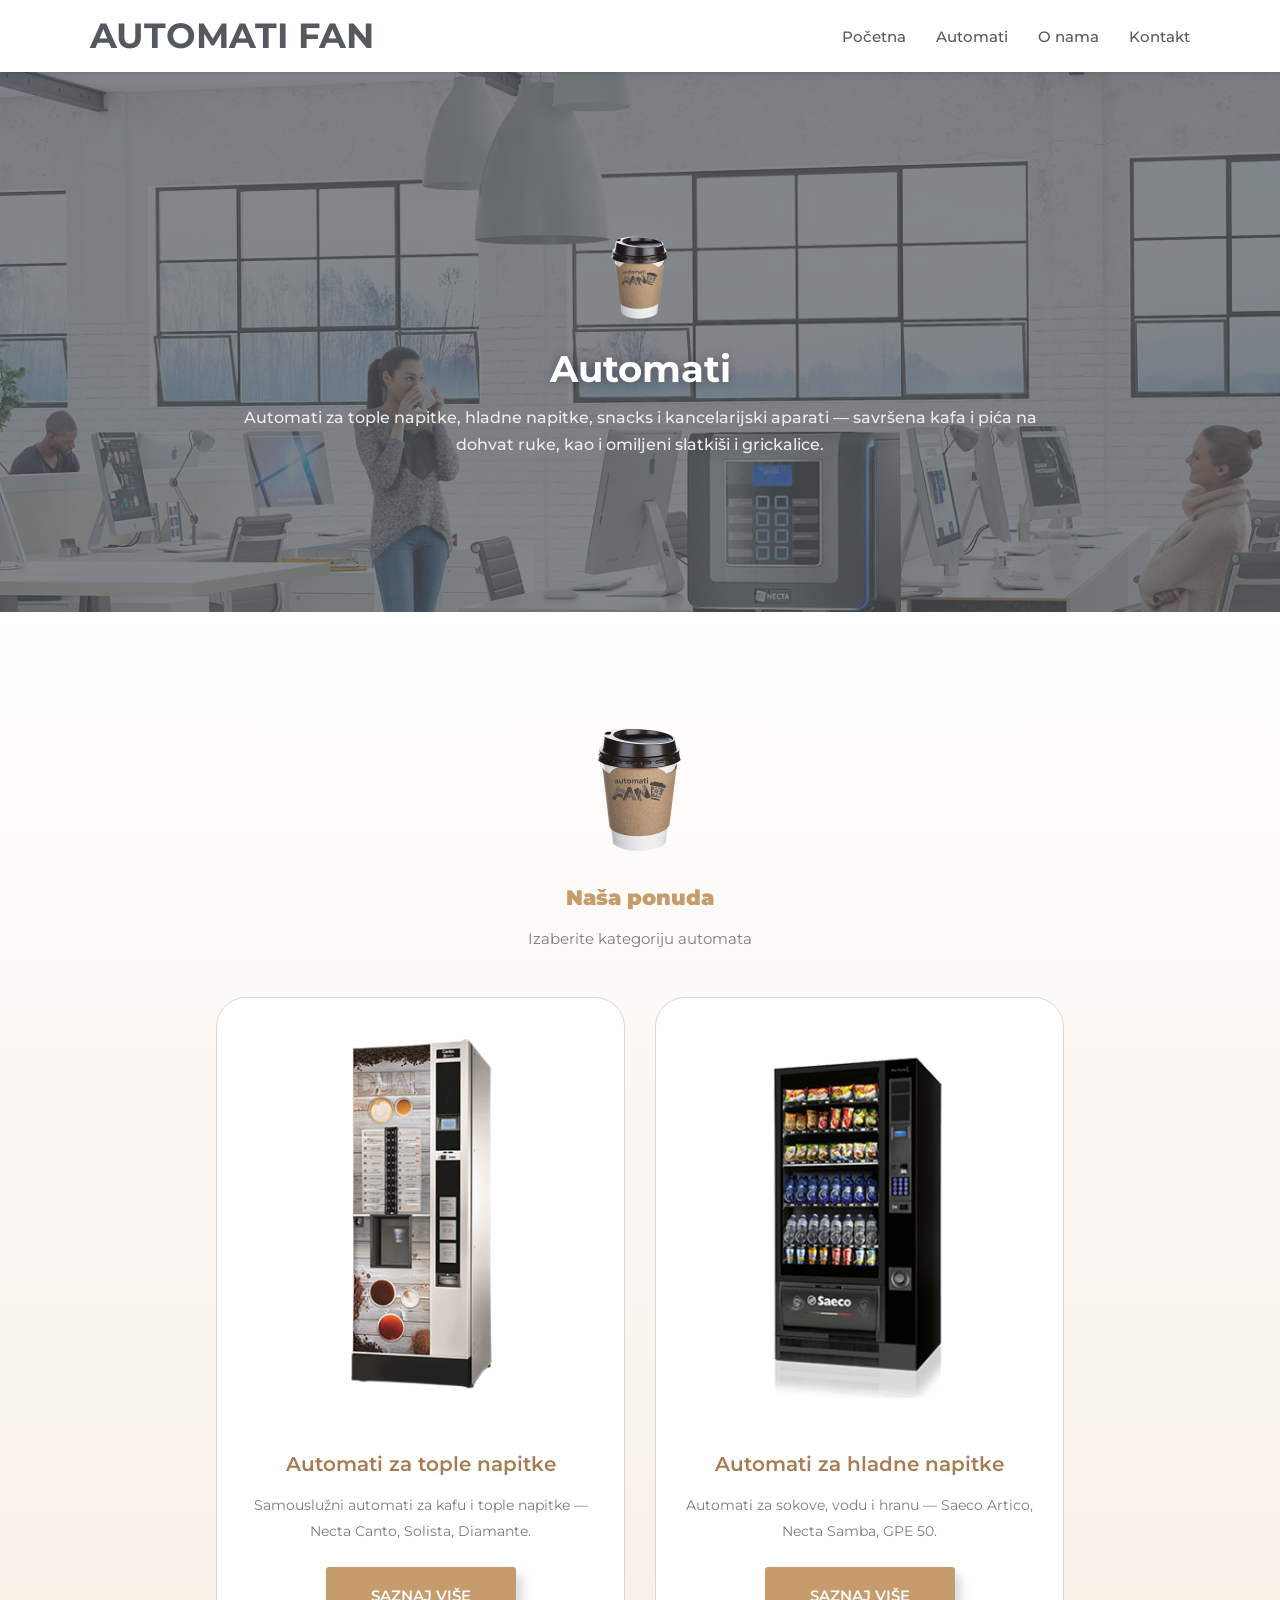
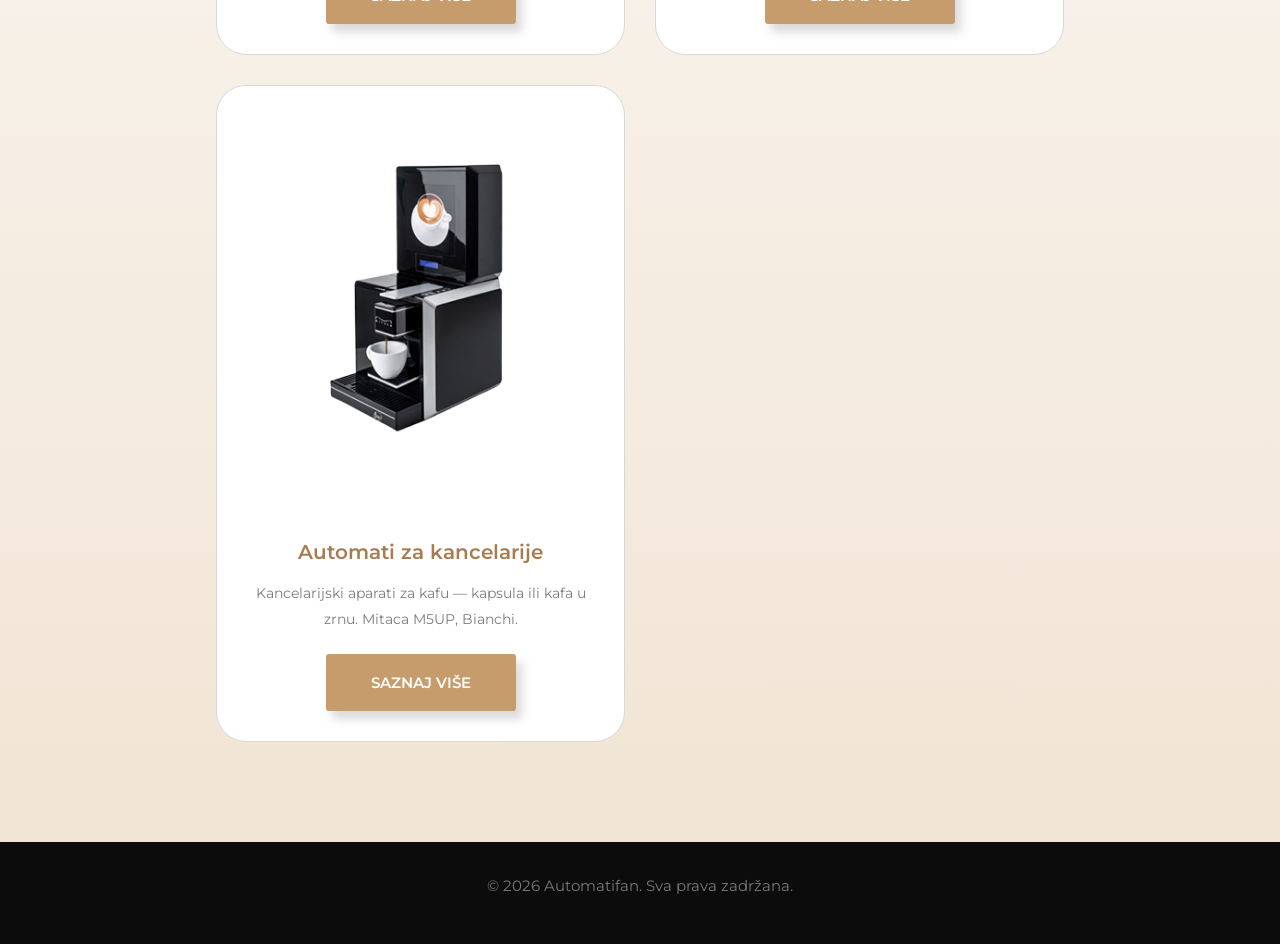
==== commit 30f4a5c9: "Update meta" ====
--- a/automati.html
+++ b/automati.html
@@ -4,26 +4,35 @@
     <meta charset="UTF-8">
     <meta name="viewport" content="width=device-width, initial-scale=1.0">
     
-    <!-- Primary Meta Tags -->
-    <title>Automati | Automatifan - Automati za kafu, tople i hladne napitke, kancelarije</title>
-    <meta name="title" content="Automati | Automatifan - Vending aparati">
-    <meta name="description" content="Pregled automata Automatifan: automati za tople napitke, automati za hladne napitke, kancelarijski aparati za kafu. Necta, Saeco, Mitaca. Servis i iznajmljivanje.">
-    <meta name="keywords" content="automati, vending aparati, automati za kafu, tople napitke, hladne napitke, kancelarijski automati, Necta, Saeco, Mitaca">
+    <!-- Google tag (gtag.js) -->
+    <script async src="https://www.googletagmanager.com/gtag/js?id=G-GFNER7R01Q"></script>
+    <script>
+      window.dataLayer = window.dataLayer || [];
+      function gtag(){dataLayer.push(arguments);}
+      gtag('js', new Date());
+      gtag('config', 'G-GFNER7R01Q');
+    </script>
+    
+    <!-- Primary Meta Tags - Serbian market SEO -->
+    <title>Samouslužni automati za kafu, piće i snack | Vending automati | Automatifan Srbija</title>
+    <meta name="title" content="Samouslužni automati za kafu, piće, snack | Vending automati">
+    <meta name="description" content="Samouslužni automati za kafu, samouslužni automati za piće i samouslužni automati za snack. Vending automati – aparati za kafu, tople i hladne napitke. Necta, Saeco, Mitaca. Srbija.">
+    <meta name="keywords" content="samouslužni automati za kafu, samouslužni automati za piće, samouslužni automati za snack, vending automati, aparati za kafu, automati za kafu, Necta, Saeco, Mitaca, vending Srbija">
     <meta name="robots" content="index, follow">
     <link rel="canonical" href="https://automatifan.rs/automati.html">
     
     <!-- Open Graph / Facebook -->
     <meta property="og:type" content="website">
     <meta property="og:url" content="https://automatifan.rs/automati.html">
-    <meta property="og:title" content="Automati | Automatifan">
-    <meta property="og:description" content="Automati za tople i hladne napitke, kancelarijski aparati. Necta, Saeco, Mitaca.">
+    <meta property="og:title" content="Vending automati – kafa, tople napitke, snack | Automatifan Srbija">
+    <meta property="og:description" content="Automati za kafu, tople i hladne napitke, snack automati, kancelarijski aparati. Necta, Saeco, Mitaca. Srbija.">
     <meta property="og:image" content="https://automatifan.rs/images/automati-fan-kancelarijski-aparati.jpg">
     
     <!-- Twitter -->
     <meta property="twitter:card" content="summary_large_image">
     <meta property="twitter:url" content="https://automatifan.rs/automati.html">
-    <meta property="twitter:title" content="Automati | Automatifan">
-    <meta property="twitter:description" content="Automati za tople i hladne napitke, kancelarijski aparati.">
+    <meta property="twitter:title" content="Vending automati | Automatifan Srbija">
+    <meta property="twitter:description" content="Automati za kafu, tople i hladne napitke, snack automati, kancelarijski aparati. Srbija.">
     <meta property="twitter:image" content="https://automatifan.rs/images/automati-fan-kancelarijski-aparati.jpg">
     
     <!-- Google Fonts -->
@@ -61,7 +70,7 @@
         <div class="hero-content" style="text-align: center;">
             <img src="images/automati-fan-kafa.png" alt="Automati FAN" style="width: 12%; max-width: 100px; margin-bottom: 1rem;">
             <h1 style="font-size: 2.9vw; font-weight: 700; color: #ffffff; margin-bottom: 1rem;">Automati</h1>
-            <p style="color: #ededed; font-size: 16px; max-width: 800px; margin: 0 auto;">Automati za tople napitke, hladne napitke i kancelarijski aparati — savršena kafa i pića na dohvat ruke.</p>
+            <p style="color: #ededed; font-size: 16px; max-width: 800px; margin: 0 auto;">Automati za tople napitke, hladne napitke, snacks i kancelarijski aparati — savršena kafa i pića na dohvat ruke, kao i omiljeni slatkiši i grickalice.</p>
         </div>
     </section>
 
--- a/css/style.css
+++ b/css/style.css
@@ -156,7 +156,7 @@
   box-shadow: 0 2px 4px rgba(0, 0, 0, 0.1);
   position: sticky;
   top: 0;
-  z-index: 1000;
+  z-index: 1001;
 }
 
 .header-container {
@@ -668,16 +668,23 @@
   
   .nav-menu {
     display: none;
-    position: absolute;
-    top: 100%;
+    position: fixed;
+    top: 0;
     left: 0;
     right: 0;
+    width: 100%;
+    min-height: 100vh;
+    padding-top: 3.5rem;
+    padding-bottom: 2rem;
+    padding-left: var(--container-padding);
+    padding-right: var(--container-padding);
     background-color: var(--color-white);
     flex-direction: column;
-    padding: 1rem;
-    box-shadow: 0 4px 6px rgba(0, 0, 0, 0.1);
-    z-index: 1000;
+    box-shadow: 0 4px 20px rgba(0, 0, 0, 0.15);
+    z-index: 999;
     gap: 0;
+    overflow-y: auto;
+    -webkit-overflow-scrolling: touch;
   }
   
   .nav-menu.active {
@@ -695,7 +702,8 @@
   
   .nav-menu a {
     display: block;
-    padding: 0.75rem 1rem;
+    padding: 0.9rem 1rem;
+    font-size: 1.05rem;
   }
   
   .nav-menu .submenu {
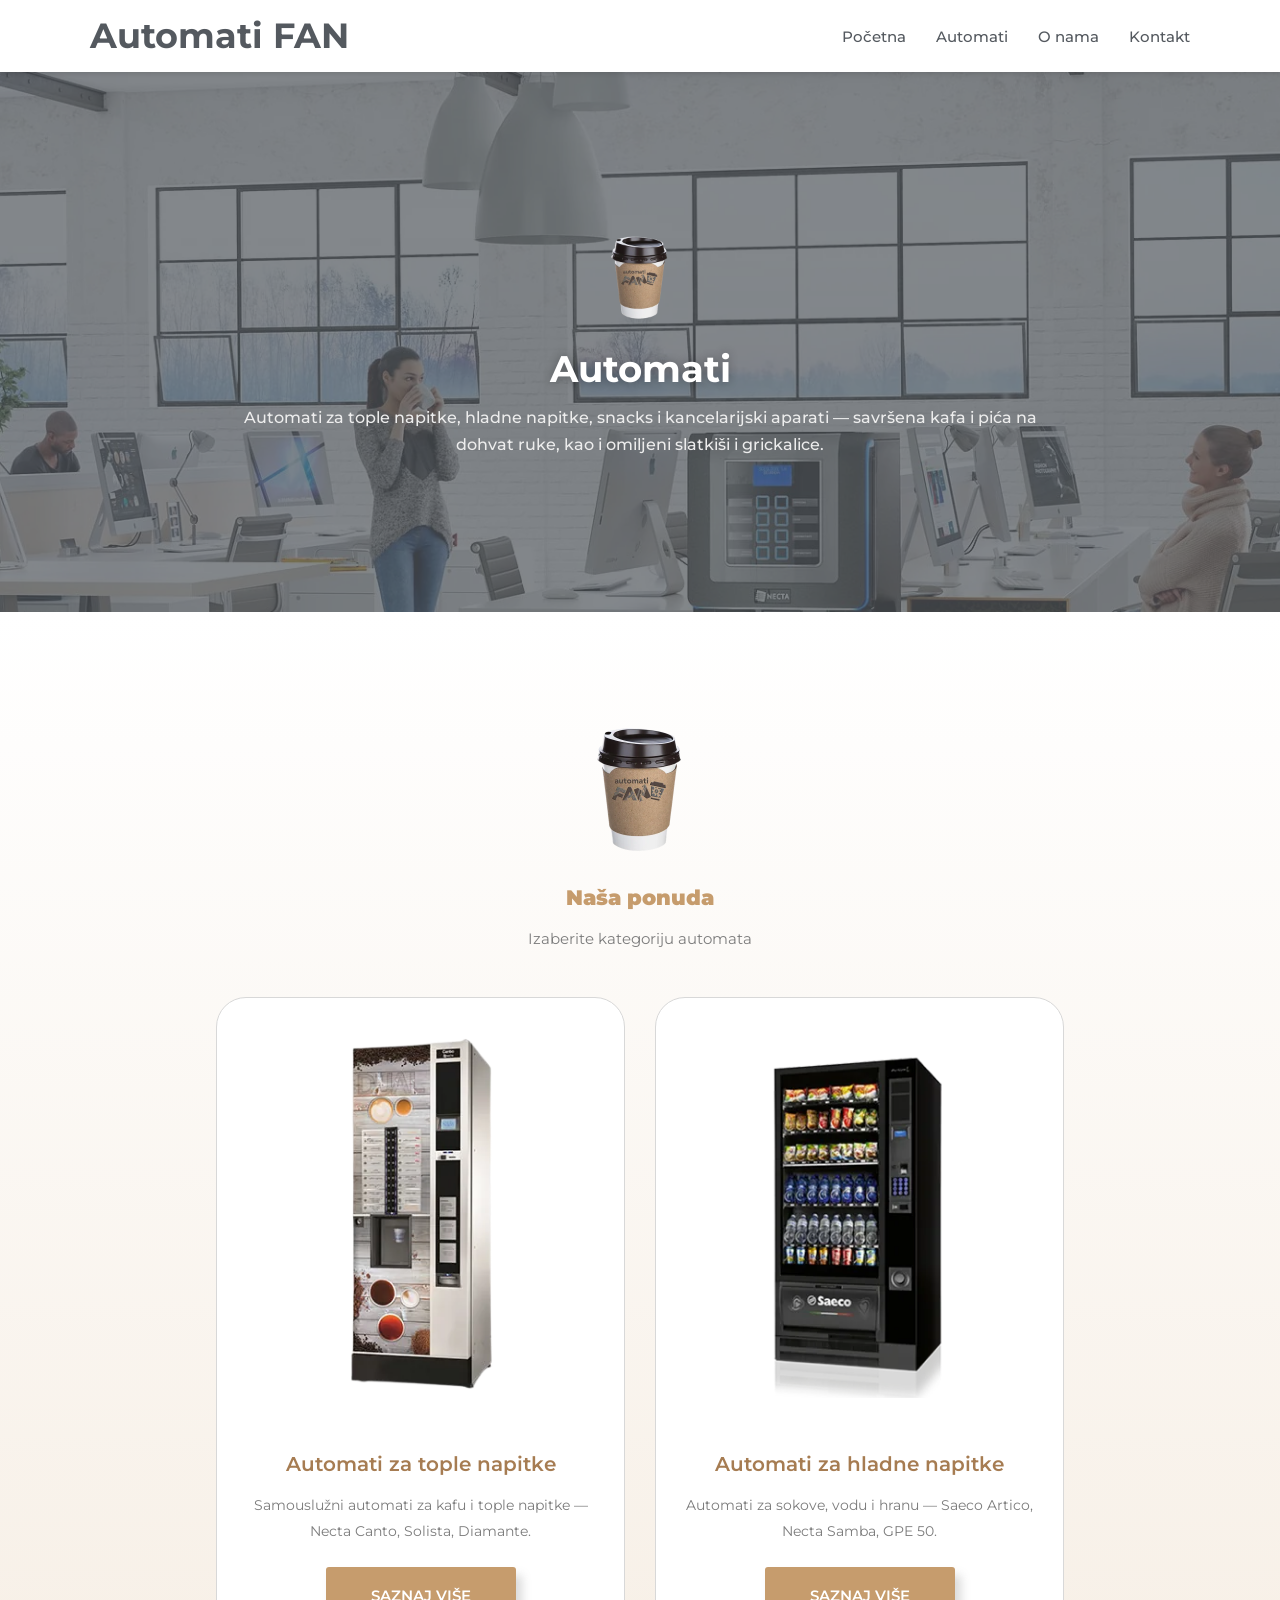
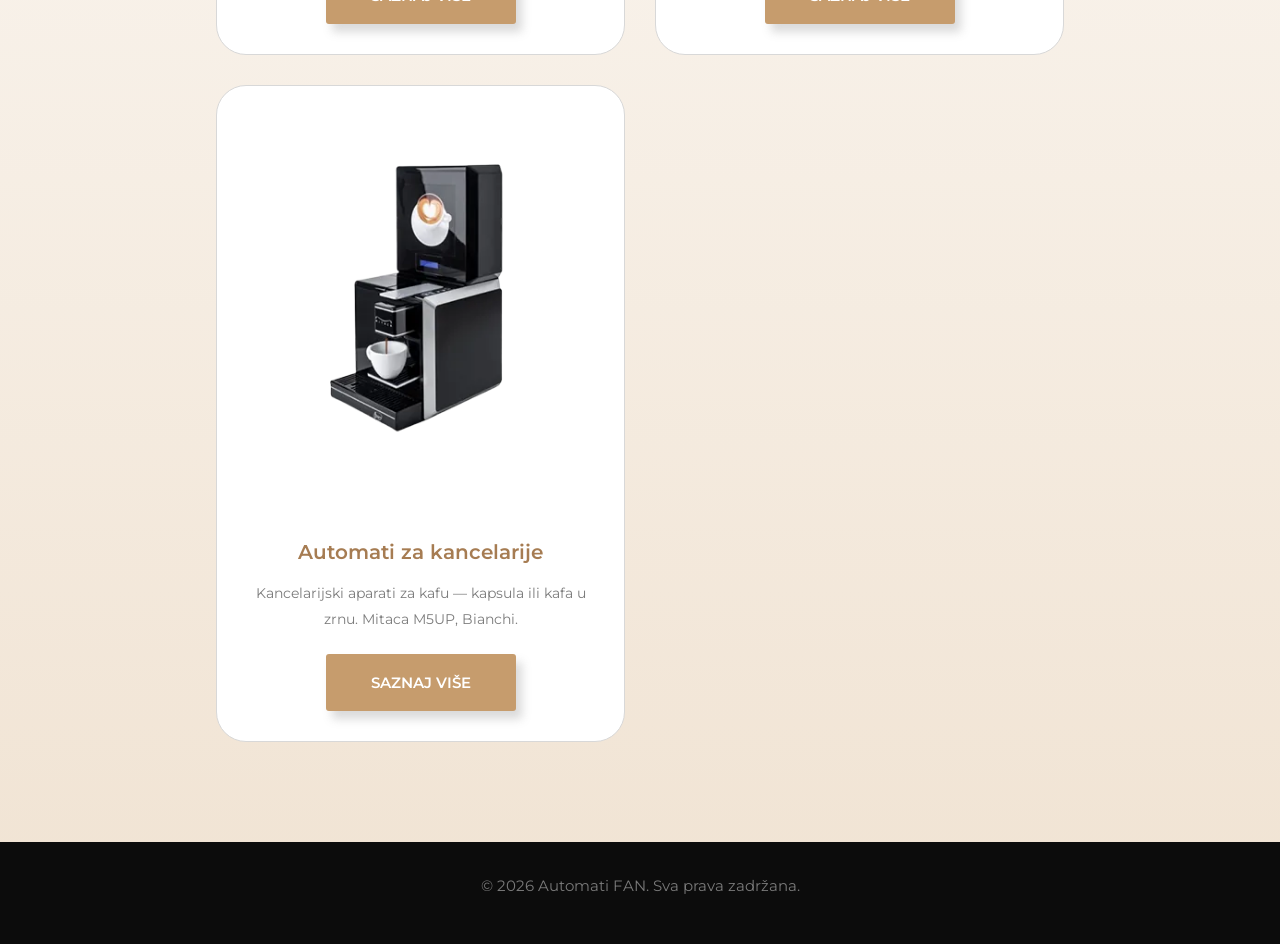
==== commit f410cf7f: "images cleanup" ====
--- a/automati.html
+++ b/automati.html
@@ -14,7 +14,7 @@
     </script>
     
     <!-- Primary Meta Tags - Serbian market SEO -->
-    <title>Samouslužni automati za kafu, piće i snack | Vending automati | Automatifan Srbija</title>
+    <title>Samouslužni automati za kafu, piće i snack | Vending automati | Automati FAN Srbija</title>
     <meta name="title" content="Samouslužni automati za kafu, piće, snack | Vending automati">
     <meta name="description" content="Samouslužni automati za kafu, samouslužni automati za piće i samouslužni automati za snack. Vending automati – aparati za kafu, tople i hladne napitke. Necta, Saeco, Mitaca. Srbija.">
     <meta name="keywords" content="samouslužni automati za kafu, samouslužni automati za piće, samouslužni automati za snack, vending automati, aparati za kafu, automati za kafu, Necta, Saeco, Mitaca, vending Srbija">
@@ -24,14 +24,14 @@
     <!-- Open Graph / Facebook -->
     <meta property="og:type" content="website">
     <meta property="og:url" content="https://automatifan.rs/automati.html">
-    <meta property="og:title" content="Vending automati – kafa, tople napitke, snack | Automatifan Srbija">
+    <meta property="og:title" content="Vending automati – kafa, tople napitke, snack | Automati FAN Srbija">
     <meta property="og:description" content="Automati za kafu, tople i hladne napitke, snack automati, kancelarijski aparati. Necta, Saeco, Mitaca. Srbija.">
     <meta property="og:image" content="https://automatifan.rs/images/automati-fan-kancelarijski-aparati.jpg">
     
     <!-- Twitter -->
     <meta property="twitter:card" content="summary_large_image">
     <meta property="twitter:url" content="https://automatifan.rs/automati.html">
-    <meta property="twitter:title" content="Vending automati | Automatifan Srbija">
+    <meta property="twitter:title" content="Vending automati | Automati FAN Srbija">
     <meta property="twitter:description" content="Automati za kafu, tople i hladne napitke, snack automati, kancelarijski aparati. Srbija.">
     <meta property="twitter:image" content="https://automatifan.rs/images/automati-fan-kancelarijski-aparati.jpg">
     
@@ -42,6 +42,10 @@
     
     <!-- Stylesheet -->
     <link rel="stylesheet" href="css/style.css">
+    <!-- Favicon build: scripts/build-favicons.py (source: images/automatifan-favico-300x300.jpg) -->
+    <link rel="icon" href="/favicon.ico" sizes="any">
+    <link rel="icon" type="image/png" sizes="48x48" href="/favicon-48x48.png">
+    <link rel="apple-touch-icon" sizes="180x180" href="/apple-touch-icon.png">
 </head>
 <body>
     <!-- Header -->
@@ -49,7 +53,7 @@
         <div class="header-container">
             <div class="site-logo">
                 <a href="index.html">
-                    <h1 class="site-title">AUTOMATI FAN</h1>
+                    <h1 class="site-title">Automati FAN</h1>
                 </a>
             </div>
             <nav class="main-navigation">
@@ -65,10 +69,10 @@
     </header>
 
     <!-- Hero Section -->
-    <section class="hero-section" style="background-image: url('images/automati-fan-kancelarijski-aparati.jpg');">
+    <section class="hero-section" style="background-image: image-set(url('images/webp/automati-fan-kancelarijski-aparati.webp') type('image/webp'), url('images/automati-fan-kancelarijski-aparati.jpg') type('image/jpeg'));">
         <div class="hero-overlay" style="background-color: rgba(84, 89, 95, 0.72);"></div>
         <div class="hero-content" style="text-align: center;">
-            <img src="images/automati-fan-kafa.png" alt="Automati FAN" style="width: 12%; max-width: 100px; margin-bottom: 1rem;">
+            <picture><source srcset="images/webp/automati-fan-kafa.webp" type="image/webp"><img src="images/automati-fan-kafa.png" alt="Automati FAN" style="width: 12%; max-width: 100px; margin-bottom: 1rem;"></picture>
             <h1 style="font-size: 2.9vw; font-weight: 700; color: #ffffff; margin-bottom: 1rem;">Automati</h1>
             <p style="color: #ededed; font-size: 16px; max-width: 800px; margin: 0 auto;">Automati za tople napitke, hladne napitke, snacks i kancelarijski aparati — savršena kafa i pića na dohvat ruke, kao i omiljeni slatkiši i grickalice.</p>
         </div>
@@ -78,7 +82,7 @@
     <section class="content-section" style="background: linear-gradient(180deg, #ffffff 0%, rgba(181,113,30,0.19) 100%); padding: 100px 0;">
         <div class="container" style="max-width: 888px;">
             <div style="text-align: center; margin-bottom: 3rem;">
-                <img src="images/automati-fan-kafa.png" alt="Automati FAN" style="width: 20%; max-width: 150px; margin-bottom: 1rem;">
+                <picture><source srcset="images/webp/automati-fan-kafa.webp" type="image/webp"><img src="images/automati-fan-kafa.png" alt="Automati FAN" style="width: 20%; max-width: 150px; margin-bottom: 1rem;"></picture>
                 <h2 style="color: #c69c6d; font-size: 1.4em; margin-bottom: 1rem;">Naša ponuda</h2>
                 <p style="font-family: 'Montserrat', sans-serif; color: #7c7c7c;">Izaberite kategoriju automata</p>
             </div>
@@ -88,7 +92,7 @@
                 <!-- Tople napitke -->
                 <div id="tople-napitke" class="product-feature-card">
                     <div style="text-align: center; margin-bottom: 1.5rem;">
-                        <a href="tople-napitke.html"><img src="images/automat-za-kafu-canto.png" alt="Automati za tople napitke" style="max-width: 80%; height: auto;"></a>
+                        <a href="tople-napitke.html"><picture><source srcset="images/webp/automat-za-kafu-canto.webp" type="image/webp"><img src="images/automat-za-kafu-canto.png" alt="Automati za tople napitke" style="max-width: 80%; height: auto;"></picture></a>
                     </div>
                     <h3 style="text-align: center; font-size: 20px; margin-bottom: 1rem;"><a href="tople-napitke.html" style="color: #a67c52; text-decoration: none;">Automati za tople napitke</a></h3>
                     <p style="text-align: center; color: #7c7c7c; font-size: 14px; line-height: 26px; margin-bottom: 1.5rem;">Samouslužni automati za kafu i tople napitke — Necta Canto, Solista, Diamante.</p>
@@ -100,7 +104,7 @@
                 <!-- Hladne napitke -->
                 <div id="hladne-napitke" class="product-feature-card">
                     <div style="text-align: center; margin-bottom: 1.5rem;">
-                        <a href="hladne-napitke.html"><img src="images/automat-za-pice-artico.png" alt="Automati za hladne napitke" style="max-width: 80%; height: auto;"></a>
+                        <a href="hladne-napitke.html"><picture><source srcset="images/webp/automat-za-pice-artico.webp" type="image/webp"><img src="images/automat-za-pice-artico.png" alt="Automati za hladne napitke" style="max-width: 80%; height: auto;"></picture></a>
                     </div>
                     <h3 style="text-align: center; font-size: 20px; margin-bottom: 1rem;"><a href="hladne-napitke.html" style="color: #a67c52; text-decoration: none;">Automati za hladne napitke</a></h3>
                     <p style="text-align: center; color: #7c7c7c; font-size: 14px; line-height: 26px; margin-bottom: 1.5rem;">Automati za sokove, vodu i hranu — Saeco Artico, Necta Samba, GPE 50.</p>
@@ -112,7 +116,7 @@
                 <!-- Kancelarije -->
                 <div id="kancelarije" class="product-feature-card">
                     <div style="text-align: center; margin-bottom: 1.5rem;">
-                        <a href="kancelarije.html"><img src="images/kancelarijski-automat-za-kafu-mitaca.png" alt="Automati za kancelarije" style="max-width: 80%; height: auto;"></a>
+                        <a href="kancelarije.html"><picture><source srcset="images/webp/kancelarijski-automat-za-kafu-mitaca.webp" type="image/webp"><img src="images/kancelarijski-automat-za-kafu-mitaca.png" alt="Automati za kancelarije" style="max-width: 80%; height: auto;"></picture></a>
                     </div>
                     <h3 style="text-align: center; font-size: 20px; margin-bottom: 1rem;"><a href="kancelarije.html" style="color: #a67c52; text-decoration: none;">Automati za kancelarije</a></h3>
                     <p style="text-align: center; color: #7c7c7c; font-size: 14px; line-height: 26px; margin-bottom: 1.5rem;">Kancelarijski aparati za kafu — kapsula ili kafa u zrnu. Mitaca M5UP, Bianchi.</p>
@@ -128,7 +132,7 @@
     <!-- Footer -->
     <footer class="site-footer">
         <div class="footer-content">
-            <p>&copy; 2026 Automatifan. Sva prava zadržana.</p>
+            <p>&copy; 2026 Automati FAN. Sva prava zadržana.</p>
         </div>
     </footer>
 
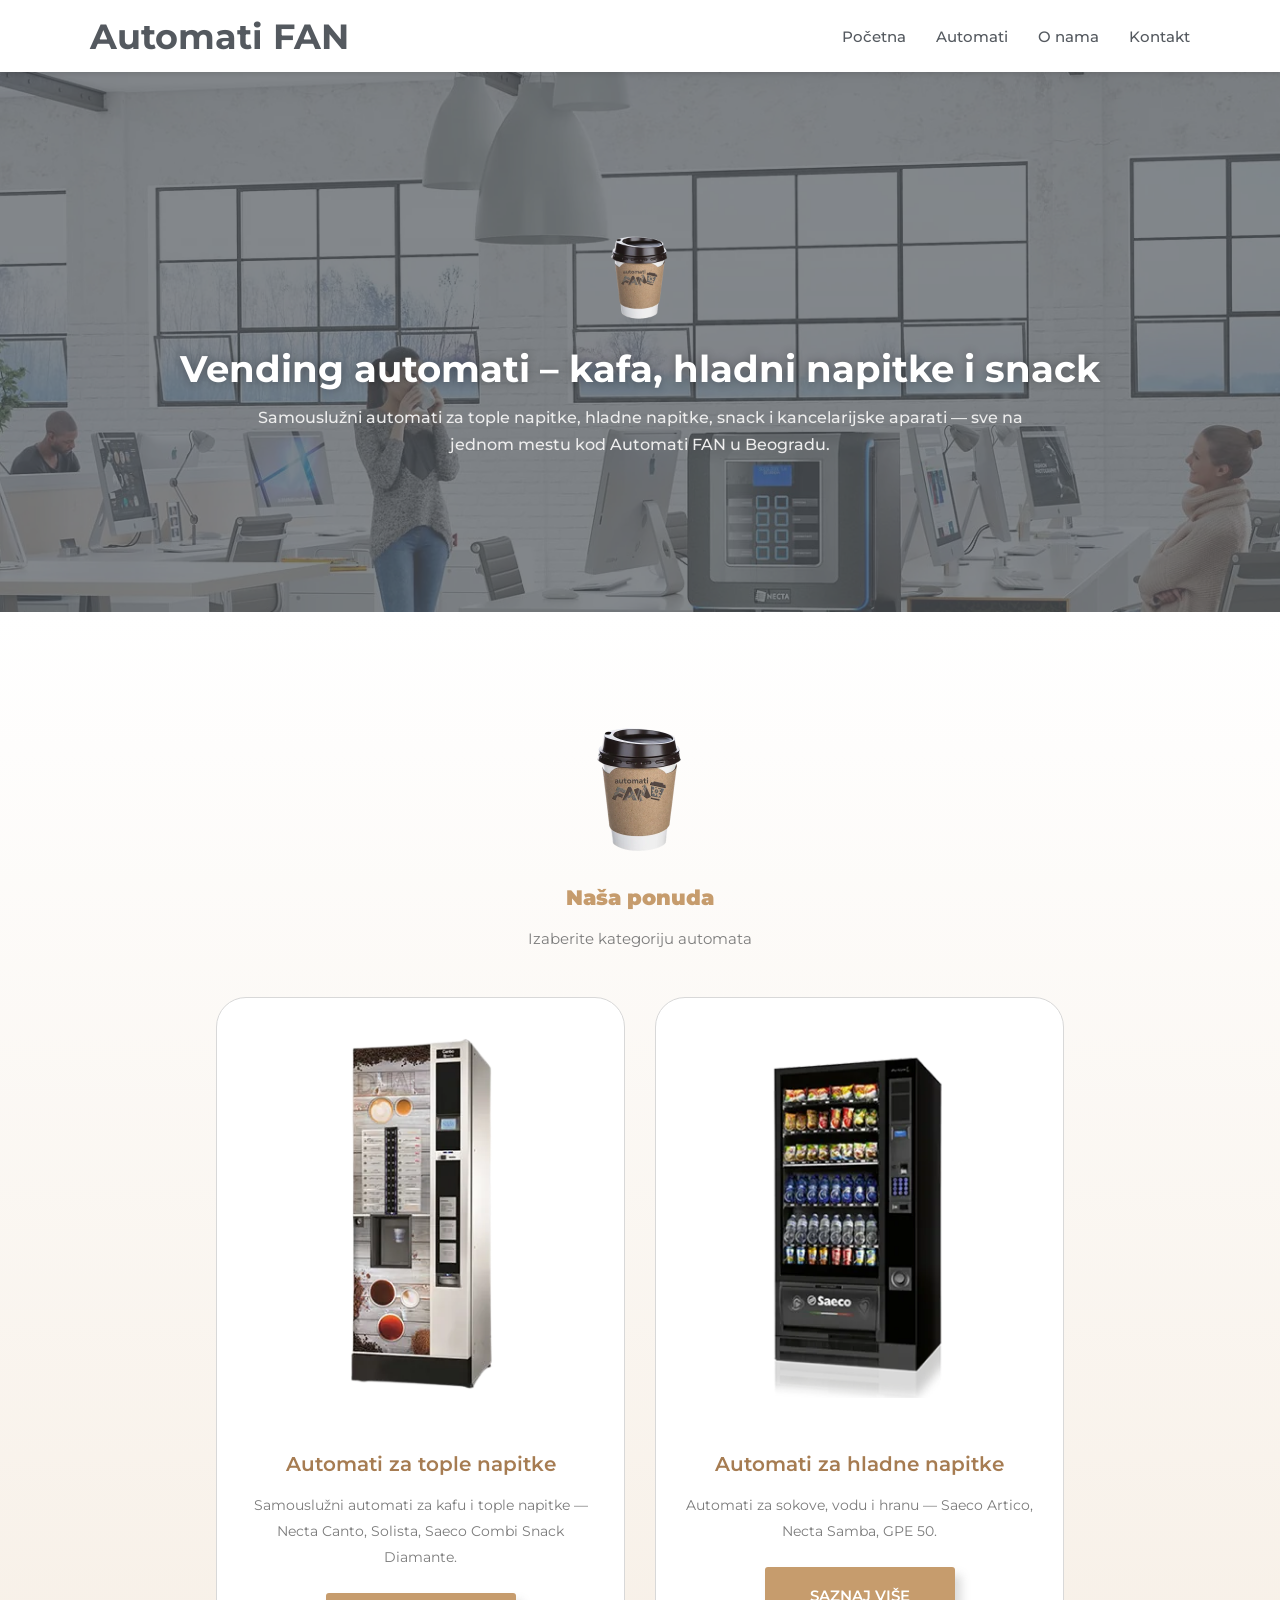
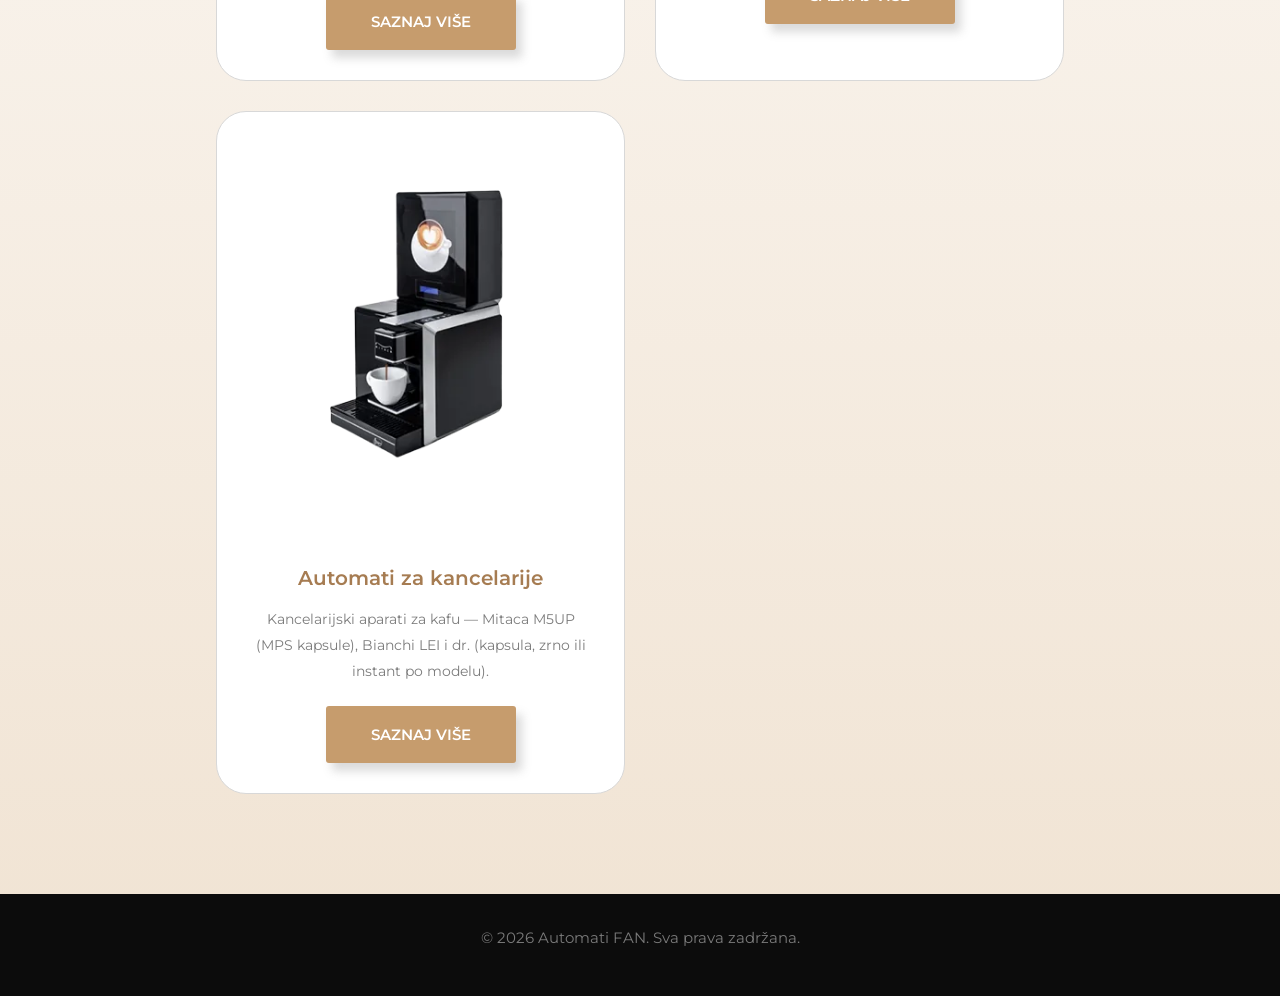
==== commit 4bd7e657: "improve meta tags and description" ====
--- a/automati.html
+++ b/automati.html
@@ -14,25 +14,25 @@
     </script>
     
     <!-- Primary Meta Tags - Serbian market SEO -->
-    <title>Samouslužni automati za kafu, piće i snack | Vending automati | Automati FAN Srbija</title>
-    <meta name="title" content="Samouslužni automati za kafu, piće, snack | Vending automati">
-    <meta name="description" content="Samouslužni automati za kafu, samouslužni automati za piće i samouslužni automati za snack. Vending automati – aparati za kafu, tople i hladne napitke. Necta, Saeco, Mitaca. Srbija.">
-    <meta name="keywords" content="samouslužni automati za kafu, samouslužni automati za piće, samouslužni automati za snack, vending automati, aparati za kafu, automati za kafu, Necta, Saeco, Mitaca, vending Srbija">
+    <title>Samouslužni automati za kafu, piće i snack | Vending automati | Automati FAN Beograd</title>
+    <meta name="title" content="Samouslužni automati za kafu, piće, snack | Vending automati Beograd">
+    <meta name="description" content="Samouslužni i vending automati za kafu, piće i snack u Beogradu — toplo, hladno, kancelarija. Necta, Saeco, Mitaca. Automati FAN.">
+    <meta name="keywords" content="samouslužni automati za kafu, samouslužni automati za piće, samouslužni automati za snack, vending automati, vending automati Beograd, aparati za kafu, automati za kafu, Necta, Saeco, Mitaca">
     <meta name="robots" content="index, follow">
     <link rel="canonical" href="https://automatifan.rs/automati.html">
     
     <!-- Open Graph / Facebook -->
     <meta property="og:type" content="website">
     <meta property="og:url" content="https://automatifan.rs/automati.html">
-    <meta property="og:title" content="Vending automati – kafa, tople napitke, snack | Automati FAN Srbija">
-    <meta property="og:description" content="Automati za kafu, tople i hladne napitke, snack automati, kancelarijski aparati. Necta, Saeco, Mitaca. Srbija.">
+    <meta property="og:title" content="Vending automati – kafa, tople napitke, snack | Automati FAN Beograd">
+    <meta property="og:description" content="Automati za kafu, tople i hladne napitke, snack i kancelarija u Beogradu. Necta, Saeco, Mitaca.">
     <meta property="og:image" content="https://automatifan.rs/images/automati-fan-kancelarijski-aparati.jpg">
     
     <!-- Twitter -->
     <meta property="twitter:card" content="summary_large_image">
     <meta property="twitter:url" content="https://automatifan.rs/automati.html">
-    <meta property="twitter:title" content="Vending automati | Automati FAN Srbija">
-    <meta property="twitter:description" content="Automati za kafu, tople i hladne napitke, snack automati, kancelarijski aparati. Srbija.">
+    <meta property="twitter:title" content="Vending automati | Automati FAN Beograd">
+    <meta property="twitter:description" content="Automati za kafu, tople i hladne napitke, snack i kancelarija — Beograd.">
     <meta property="twitter:image" content="https://automatifan.rs/images/automati-fan-kancelarijski-aparati.jpg">
     
     <!-- Google Fonts -->
@@ -53,7 +53,7 @@
         <div class="header-container">
             <div class="site-logo">
                 <a href="index.html">
-                    <h1 class="site-title">Automati FAN</h1>
+                    <p class="site-title">Automati FAN</p>
                 </a>
             </div>
             <nav class="main-navigation">
@@ -73,8 +73,8 @@
         <div class="hero-overlay" style="background-color: rgba(84, 89, 95, 0.72);"></div>
         <div class="hero-content" style="text-align: center;">
             <picture><source srcset="images/webp/automati-fan-kafa.webp" type="image/webp"><img src="images/automati-fan-kafa.png" alt="Automati FAN" style="width: 12%; max-width: 100px; margin-bottom: 1rem;"></picture>
-            <h1 style="font-size: 2.9vw; font-weight: 700; color: #ffffff; margin-bottom: 1rem;">Automati</h1>
-            <p style="color: #ededed; font-size: 16px; max-width: 800px; margin: 0 auto;">Automati za tople napitke, hladne napitke, snacks i kancelarijski aparati — savršena kafa i pića na dohvat ruke, kao i omiljeni slatkiši i grickalice.</p>
+            <h1 style="font-size: 2.9vw; font-weight: 700; color: #ffffff; margin-bottom: 1rem;">Vending automati – kafa, hladni napitke i snack</h1>
+            <p style="color: #ededed; font-size: 16px; max-width: 800px; margin: 0 auto;">Samouslužni automati za tople napitke, hladne napitke, snack i kancelarijske aparati — sve na jednom mestu kod Automati FAN u Beogradu.</p>
         </div>
     </section>
 
@@ -95,7 +95,7 @@
                         <a href="tople-napitke.html"><picture><source srcset="images/webp/automat-za-kafu-canto.webp" type="image/webp"><img src="images/automat-za-kafu-canto.png" alt="Automati za tople napitke" style="max-width: 80%; height: auto;"></picture></a>
                     </div>
                     <h3 style="text-align: center; font-size: 20px; margin-bottom: 1rem;"><a href="tople-napitke.html" style="color: #a67c52; text-decoration: none;">Automati za tople napitke</a></h3>
-                    <p style="text-align: center; color: #7c7c7c; font-size: 14px; line-height: 26px; margin-bottom: 1.5rem;">Samouslužni automati za kafu i tople napitke — Necta Canto, Solista, Diamante.</p>
+                    <p style="text-align: center; color: #7c7c7c; font-size: 14px; line-height: 26px; margin-bottom: 1.5rem;">Samouslužni automati za kafu i tople napitke — Necta Canto, Solista, Saeco Combi Snack Diamante.</p>
                     <div style="text-align: center;">
                         <a href="tople-napitke.html" class="btn">Saznaj više</a>
                     </div>
@@ -119,7 +119,7 @@
                         <a href="kancelarije.html"><picture><source srcset="images/webp/kancelarijski-automat-za-kafu-mitaca.webp" type="image/webp"><img src="images/kancelarijski-automat-za-kafu-mitaca.png" alt="Automati za kancelarije" style="max-width: 80%; height: auto;"></picture></a>
                     </div>
                     <h3 style="text-align: center; font-size: 20px; margin-bottom: 1rem;"><a href="kancelarije.html" style="color: #a67c52; text-decoration: none;">Automati za kancelarije</a></h3>
-                    <p style="text-align: center; color: #7c7c7c; font-size: 14px; line-height: 26px; margin-bottom: 1.5rem;">Kancelarijski aparati za kafu — kapsula ili kafa u zrnu. Mitaca M5UP, Bianchi.</p>
+                    <p style="text-align: center; color: #7c7c7c; font-size: 14px; line-height: 26px; margin-bottom: 1.5rem;">Kancelarijski aparati za kafu — Mitaca M5UP (MPS kapsule), Bianchi LEI i dr. (kapsula, zrno ili instant po modelu).</p>
                     <div style="text-align: center;">
                         <a href="kancelarije.html" class="btn">Saznaj više</a>
                     </div>
@@ -136,6 +136,20 @@
         </div>
     </footer>
 
+    <script type="application/ld+json">
+    {
+      "@context": "https://schema.org",
+      "@type": "ItemList",
+      "name": "Vending automati – Automati FAN Beograd",
+      "description": "Kategorije samouslužnih i vending automata u Beogradu — toplo, hladno i kancelarija.",
+      "itemListElement": [
+        {"@type": "ListItem", "position": 1, "name": "Vending automati za kafu i tople napitke", "url": "https://automatifan.rs/tople-napitke.html"},
+        {"@type": "ListItem", "position": 2, "name": "Vending automati za hladne napitke i snack", "url": "https://automatifan.rs/hladne-napitke.html"},
+        {"@type": "ListItem", "position": 3, "name": "Kancelarijski vending aparati za kafu", "url": "https://automatifan.rs/kancelarije.html"}
+      ]
+    }
+    </script>
+
     <!-- JavaScript -->
     <script src="js/main.js"></script>
 </body>
--- a/css/style.css
+++ b/css/style.css
@@ -292,6 +292,46 @@
   width: 100%;
 }
 
+/* Landing hero: stacked title → subtitle → description, centered */
+.hero-content--centered {
+  display: flex;
+  flex-direction: column;
+  align-items: center;
+  text-align: center;
+  gap: 0.5rem;
+}
+
+.hero-content--centered .hero-title {
+  color: var(--color-white);
+  font-size: clamp(1.65rem, 4vw, 2.85rem);
+  font-weight: 700;
+  line-height: 1.2;
+  text-shadow: 0px 0px 10px rgba(0, 0, 0, 0.3);
+  margin: 0;
+  max-width: 56rem;
+}
+
+.hero-content--centered .hero-subtitle {
+  color: rgba(255, 255, 255, 0.98);
+  font-size: clamp(1.05rem, 2.35vw, 1.85rem);
+  font-weight: 600;
+  line-height: 1.45;
+  text-shadow: 0px 0px 8px rgba(0, 0, 0, 0.25);
+  margin: 0;
+  max-width: 48rem;
+}
+
+.hero-content--centered .hero-description {
+  color: rgba(255, 255, 255, 0.92);
+  font-size: 1.05rem;
+  font-weight: 500;
+  line-height: 1.55;
+  margin: 0;
+  max-width: 42rem;
+  margin-left: auto;
+  margin-right: auto;
+}
+
 .hero-content h1 {
   color: var(--color-white);
   font-size: 3.7vw;
@@ -397,7 +437,7 @@
 
 /* ============================================
    Product cards – unified style (product-feature-card)
-   Used on: index, automati, tople-napitke, hladne-napitke, kancelarije, products
+   Used on: index, automati, tople-napitke, hladne-napitke, kancelarije
    No overlay – links/buttons always work. Good contrast for readability.
    ============================================ */
 .product-feature-card {
@@ -462,57 +502,6 @@
   margin-bottom: 1.5rem;
 }
 
-/* Legacy product-card: same visual as product-feature-card for products.html */
-.product-card {
-  background-color: #ffffff;
-  border: 1px solid #d8d8d8;
-  border-radius: 30px;
-  padding: 30px;
-  transition: box-shadow 0.35s ease, border-color 0.35s ease;
-  position: relative;
-  margin: 0;
-}
-
-.product-card::before {
-  content: none;
-  display: none;
-}
-
-.product-card:hover {
-  box-shadow: 0 12px 40px rgba(16, 45, 94, 0.15);
-  border-color: var(--color-primary);
-}
-
-.product-card .product-card-content {
-  position: relative;
-  z-index: 2;
-}
-
-.product-card h3 {
-  color: var(--color-dark-blue);
-  text-align: center;
-  margin-bottom: 1rem;
-  font-weight: 600;
-}
-
-.product-card p {
-  color: var(--color-text-primary);
-  text-align: left;
-  line-height: 1.6;
-}
-
-.product-card img {
-  width: 65%;
-  height: auto;
-  margin-bottom: 1.5rem;
-}
-
-.product-card a,
-.product-card .btn {
-  position: relative;
-  z-index: 2;
-}
-
 /* Contact Cards */
 .contact-cards {
   display: grid;
@@ -640,6 +629,15 @@
   
   .hero-content h2 {
     font-size: 41px;
+  }
+
+  .hero-content--centered .hero-title {
+    font-size: clamp(1.55rem, 3.8vw, 2.35rem);
+  }
+
+  .hero-content--centered .hero-subtitle {
+    font-size: clamp(1.05rem, 2.2vw, 1.6rem);
+    font-weight: 600;
   }
   
   .section-heading {
@@ -728,11 +726,24 @@
     text-align: left;
     padding: 2rem var(--container-padding);
   }
+
+  .hero-content--centered {
+    text-align: center;
+    align-items: center;
+  }
   
   .hero-content h1,
   .hero-content h2 {
     font-size: 2.2em;
   }
+
+  .hero-content--centered .hero-title {
+    font-size: clamp(1.35rem, 5.5vw, 2rem);
+  }
+
+  .hero-content--centered .hero-subtitle {
+    font-size: clamp(0.98rem, 4vw, 1.45rem);
+  }
   
   .hero-content p {
     font-size: var(--font-size-base);
@@ -756,7 +767,6 @@
     gap: 1rem;
   }
   
-  .product-card,
   .product-feature-card {
     padding: 1.5rem;
   }
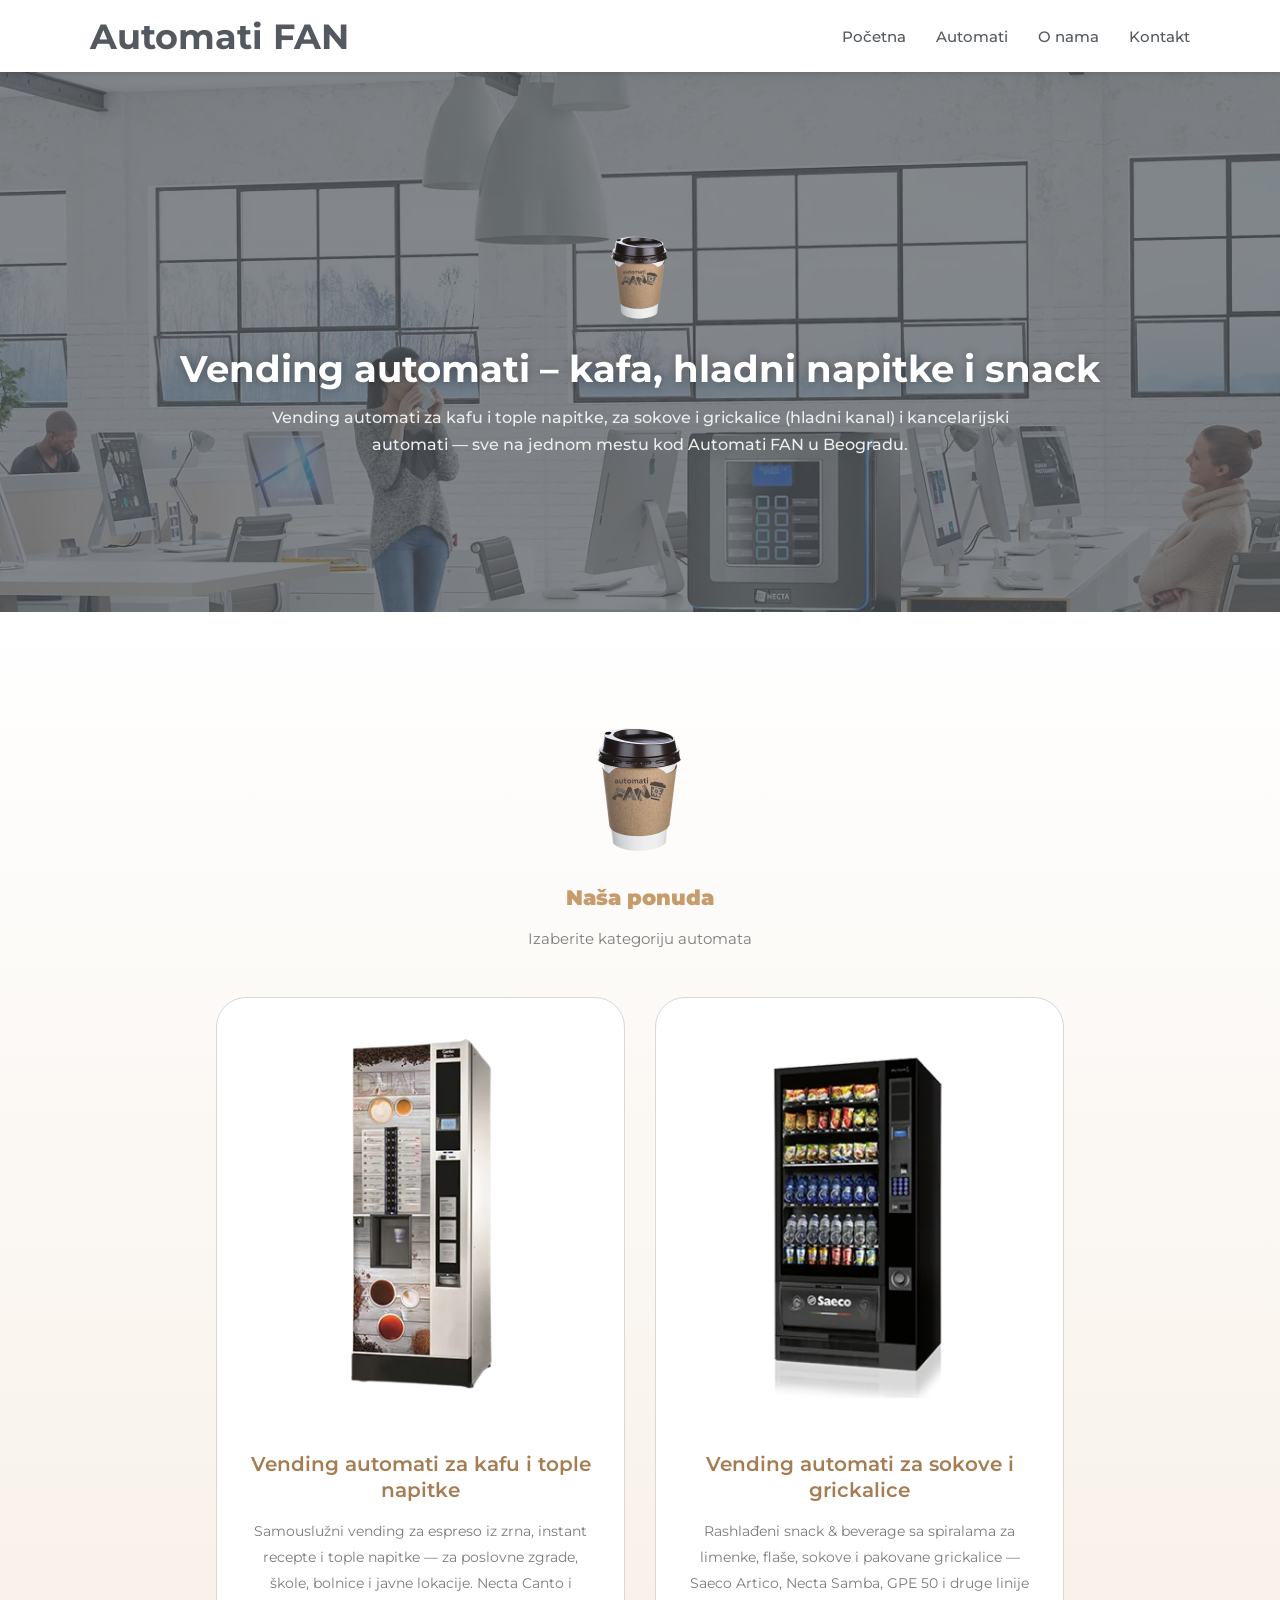
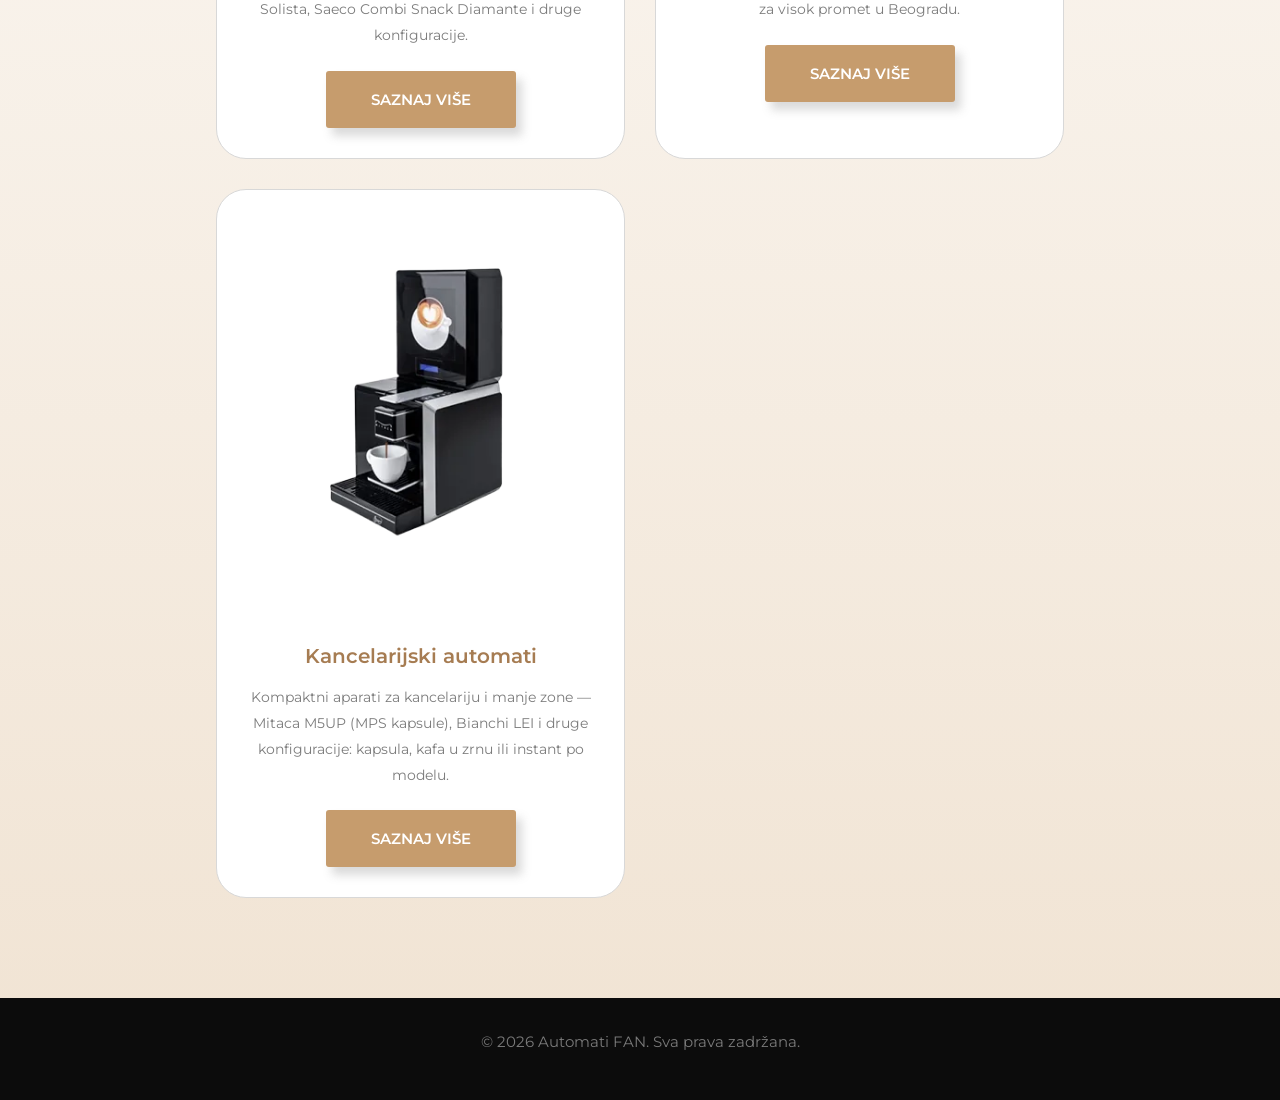
==== commit 8480f6ad: "Fix product groups cards" ====
--- a/automati.html
+++ b/automati.html
@@ -16,7 +16,7 @@
     <!-- Primary Meta Tags - Serbian market SEO -->
     <title>Samouslužni automati za kafu, piće i snack | Vending automati | Automati FAN Beograd</title>
     <meta name="title" content="Samouslužni automati za kafu, piće, snack | Vending automati Beograd">
-    <meta name="description" content="Samouslužni i vending automati za kafu, piće i snack u Beogradu — toplo, hladno, kancelarija. Necta, Saeco, Mitaca. Automati FAN.">
+    <meta name="description" content="Vending automati za kafu i tople napitke, za sokove i grickalice (hladni kanal) i kancelarijski automati u Beogradu. Necta, Saeco, Mitaca. Automati FAN.">
     <meta name="keywords" content="samouslužni automati za kafu, samouslužni automati za piće, samouslužni automati za snack, vending automati, vending automati Beograd, aparati za kafu, automati za kafu, Necta, Saeco, Mitaca">
     <meta name="robots" content="index, follow">
     <link rel="canonical" href="https://automatifan.rs/automati.html">
@@ -74,7 +74,7 @@
         <div class="hero-content" style="text-align: center;">
             <picture><source srcset="images/webp/automati-fan-kafa.webp" type="image/webp"><img src="images/automati-fan-kafa.png" alt="Automati FAN" style="width: 12%; max-width: 100px; margin-bottom: 1rem;"></picture>
             <h1 style="font-size: 2.9vw; font-weight: 700; color: #ffffff; margin-bottom: 1rem;">Vending automati – kafa, hladni napitke i snack</h1>
-            <p style="color: #ededed; font-size: 16px; max-width: 800px; margin: 0 auto;">Samouslužni automati za tople napitke, hladne napitke, snack i kancelarijske aparati — sve na jednom mestu kod Automati FAN u Beogradu.</p>
+            <p style="color: #ededed; font-size: 16px; max-width: 800px; margin: 0 auto;">Vending automati za kafu i tople napitke, za sokove i grickalice (hladni kanal) i kancelarijski automati — sve na jednom mestu kod Automati FAN u Beogradu.</p>
         </div>
     </section>
 
@@ -92,10 +92,10 @@
                 <!-- Tople napitke -->
                 <div id="tople-napitke" class="product-feature-card">
                     <div style="text-align: center; margin-bottom: 1.5rem;">
-                        <a href="tople-napitke.html"><picture><source srcset="images/webp/automat-za-kafu-canto.webp" type="image/webp"><img src="images/automat-za-kafu-canto.png" alt="Automati za tople napitke" style="max-width: 80%; height: auto;"></picture></a>
+                        <a href="tople-napitke.html"><picture><source srcset="images/webp/automat-za-kafu-canto.webp" type="image/webp"><img src="images/automat-za-kafu-canto.png" alt="Vending automati za kafu i tople napitke" style="max-width: 80%; height: auto;"></picture></a>
                     </div>
-                    <h3 style="text-align: center; font-size: 20px; margin-bottom: 1rem;"><a href="tople-napitke.html" style="color: #a67c52; text-decoration: none;">Automati za tople napitke</a></h3>
-                    <p style="text-align: center; color: #7c7c7c; font-size: 14px; line-height: 26px; margin-bottom: 1.5rem;">Samouslužni automati za kafu i tople napitke — Necta Canto, Solista, Saeco Combi Snack Diamante.</p>
+                    <h3 style="text-align: center; font-size: 20px; margin-bottom: 1rem;"><a href="tople-napitke.html" style="color: #a67c52; text-decoration: none;">Vending automati za kafu i tople napitke</a></h3>
+                    <p style="text-align: center; color: #7c7c7c; font-size: 14px; line-height: 26px; margin-bottom: 1.5rem;">Samouslužni vending za espreso iz zrna, instant recepte i tople napitke — za poslovne zgrade, škole, bolnice i javne lokacije. Necta Canto i Solista, Saeco Combi Snack Diamante i druge konfiguracije.</p>
                     <div style="text-align: center;">
                         <a href="tople-napitke.html" class="btn">Saznaj više</a>
                     </div>
@@ -104,10 +104,10 @@
                 <!-- Hladne napitke -->
                 <div id="hladne-napitke" class="product-feature-card">
                     <div style="text-align: center; margin-bottom: 1.5rem;">
-                        <a href="hladne-napitke.html"><picture><source srcset="images/webp/automat-za-pice-artico.webp" type="image/webp"><img src="images/automat-za-pice-artico.png" alt="Automati za hladne napitke" style="max-width: 80%; height: auto;"></picture></a>
+                        <a href="hladne-napitke.html"><picture><source srcset="images/webp/automat-za-pice-artico.webp" type="image/webp"><img src="images/automat-za-pice-artico.png" alt="Vending automati za sokove i grickalice" style="max-width: 80%; height: auto;"></picture></a>
                     </div>
-                    <h3 style="text-align: center; font-size: 20px; margin-bottom: 1rem;"><a href="hladne-napitke.html" style="color: #a67c52; text-decoration: none;">Automati za hladne napitke</a></h3>
-                    <p style="text-align: center; color: #7c7c7c; font-size: 14px; line-height: 26px; margin-bottom: 1.5rem;">Automati za sokove, vodu i hranu — Saeco Artico, Necta Samba, GPE 50.</p>
+                    <h3 style="text-align: center; font-size: 20px; margin-bottom: 1rem;"><a href="hladne-napitke.html" style="color: #a67c52; text-decoration: none;">Vending automati za sokove i grickalice</a></h3>
+                    <p style="text-align: center; color: #7c7c7c; font-size: 14px; line-height: 26px; margin-bottom: 1.5rem;">Rashlađeni snack &amp; beverage sa spiralama za limenke, flaše, sokove i pakovane grickalice — Saeco Artico, Necta Samba, GPE 50 i druge linije za visok promet u Beogradu.</p>
                     <div style="text-align: center;">
                         <a href="hladne-napitke.html" class="btn">Saznaj više</a>
                     </div>
@@ -116,10 +116,10 @@
                 <!-- Kancelarije -->
                 <div id="kancelarije" class="product-feature-card">
                     <div style="text-align: center; margin-bottom: 1.5rem;">
-                        <a href="kancelarije.html"><picture><source srcset="images/webp/kancelarijski-automat-za-kafu-mitaca.webp" type="image/webp"><img src="images/kancelarijski-automat-za-kafu-mitaca.png" alt="Automati za kancelarije" style="max-width: 80%; height: auto;"></picture></a>
+                        <a href="kancelarije.html"><picture><source srcset="images/webp/kancelarijski-automat-za-kafu-mitaca.webp" type="image/webp"><img src="images/kancelarijski-automat-za-kafu-mitaca.png" alt="Kancelarijski automati" style="max-width: 80%; height: auto;"></picture></a>
                     </div>
-                    <h3 style="text-align: center; font-size: 20px; margin-bottom: 1rem;"><a href="kancelarije.html" style="color: #a67c52; text-decoration: none;">Automati za kancelarije</a></h3>
-                    <p style="text-align: center; color: #7c7c7c; font-size: 14px; line-height: 26px; margin-bottom: 1.5rem;">Kancelarijski aparati za kafu — Mitaca M5UP (MPS kapsule), Bianchi LEI i dr. (kapsula, zrno ili instant po modelu).</p>
+                    <h3 style="text-align: center; font-size: 20px; margin-bottom: 1rem;"><a href="kancelarije.html" style="color: #a67c52; text-decoration: none;">Kancelarijski automati</a></h3>
+                    <p style="text-align: center; color: #7c7c7c; font-size: 14px; line-height: 26px; margin-bottom: 1.5rem;">Kompaktni aparati za kancelariju i manje zone — Mitaca M5UP (MPS kapsule), Bianchi LEI i druge konfiguracije: kapsula, kafa u zrnu ili instant po modelu.</p>
                     <div style="text-align: center;">
                         <a href="kancelarije.html" class="btn">Saznaj više</a>
                     </div>
@@ -144,8 +144,8 @@
       "description": "Kategorije samouslužnih i vending automata u Beogradu — toplo, hladno i kancelarija.",
       "itemListElement": [
         {"@type": "ListItem", "position": 1, "name": "Vending automati za kafu i tople napitke", "url": "https://automatifan.rs/tople-napitke.html"},
-        {"@type": "ListItem", "position": 2, "name": "Vending automati za hladne napitke i snack", "url": "https://automatifan.rs/hladne-napitke.html"},
-        {"@type": "ListItem", "position": 3, "name": "Kancelarijski vending aparati za kafu", "url": "https://automatifan.rs/kancelarije.html"}
+        {"@type": "ListItem", "position": 2, "name": "Vending automati za sokove i grickalice", "url": "https://automatifan.rs/hladne-napitke.html"},
+        {"@type": "ListItem", "position": 3, "name": "Kancelarijski automati", "url": "https://automatifan.rs/kancelarije.html"}
       ]
     }
     </script>
